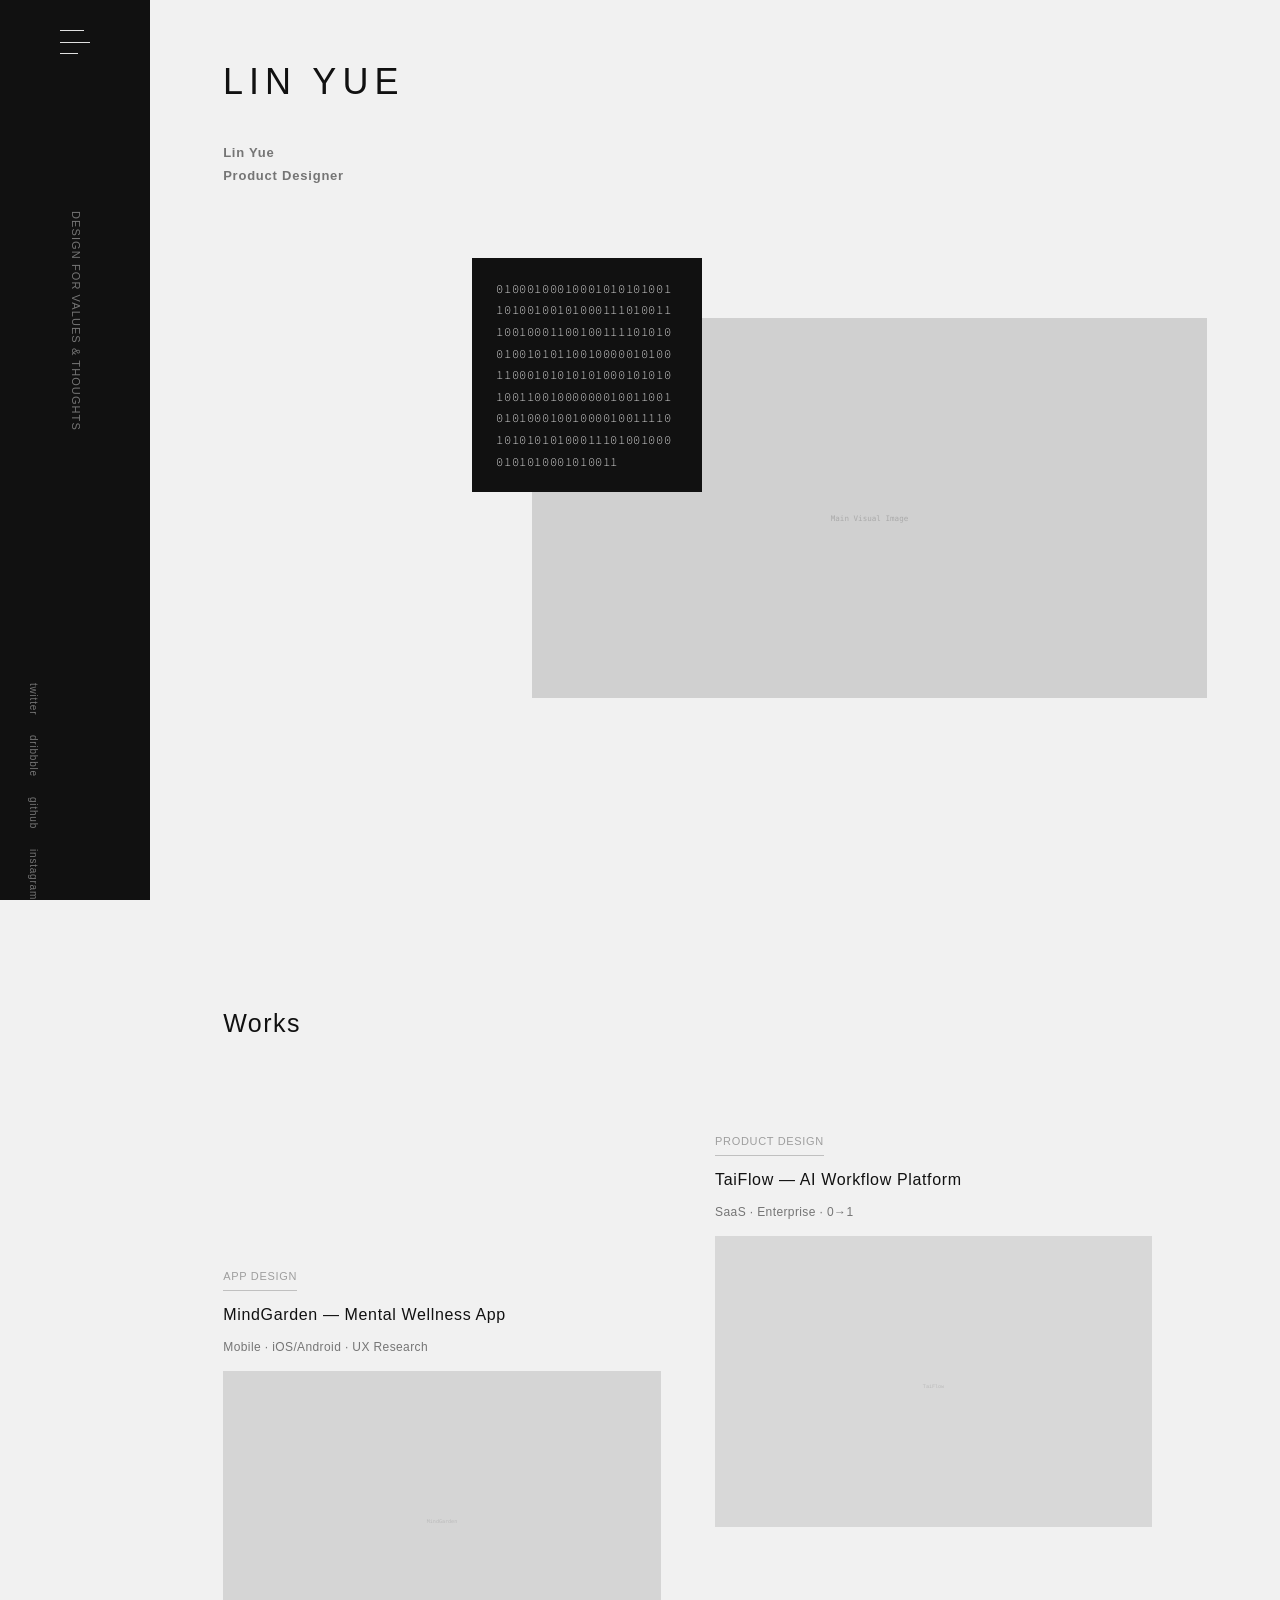
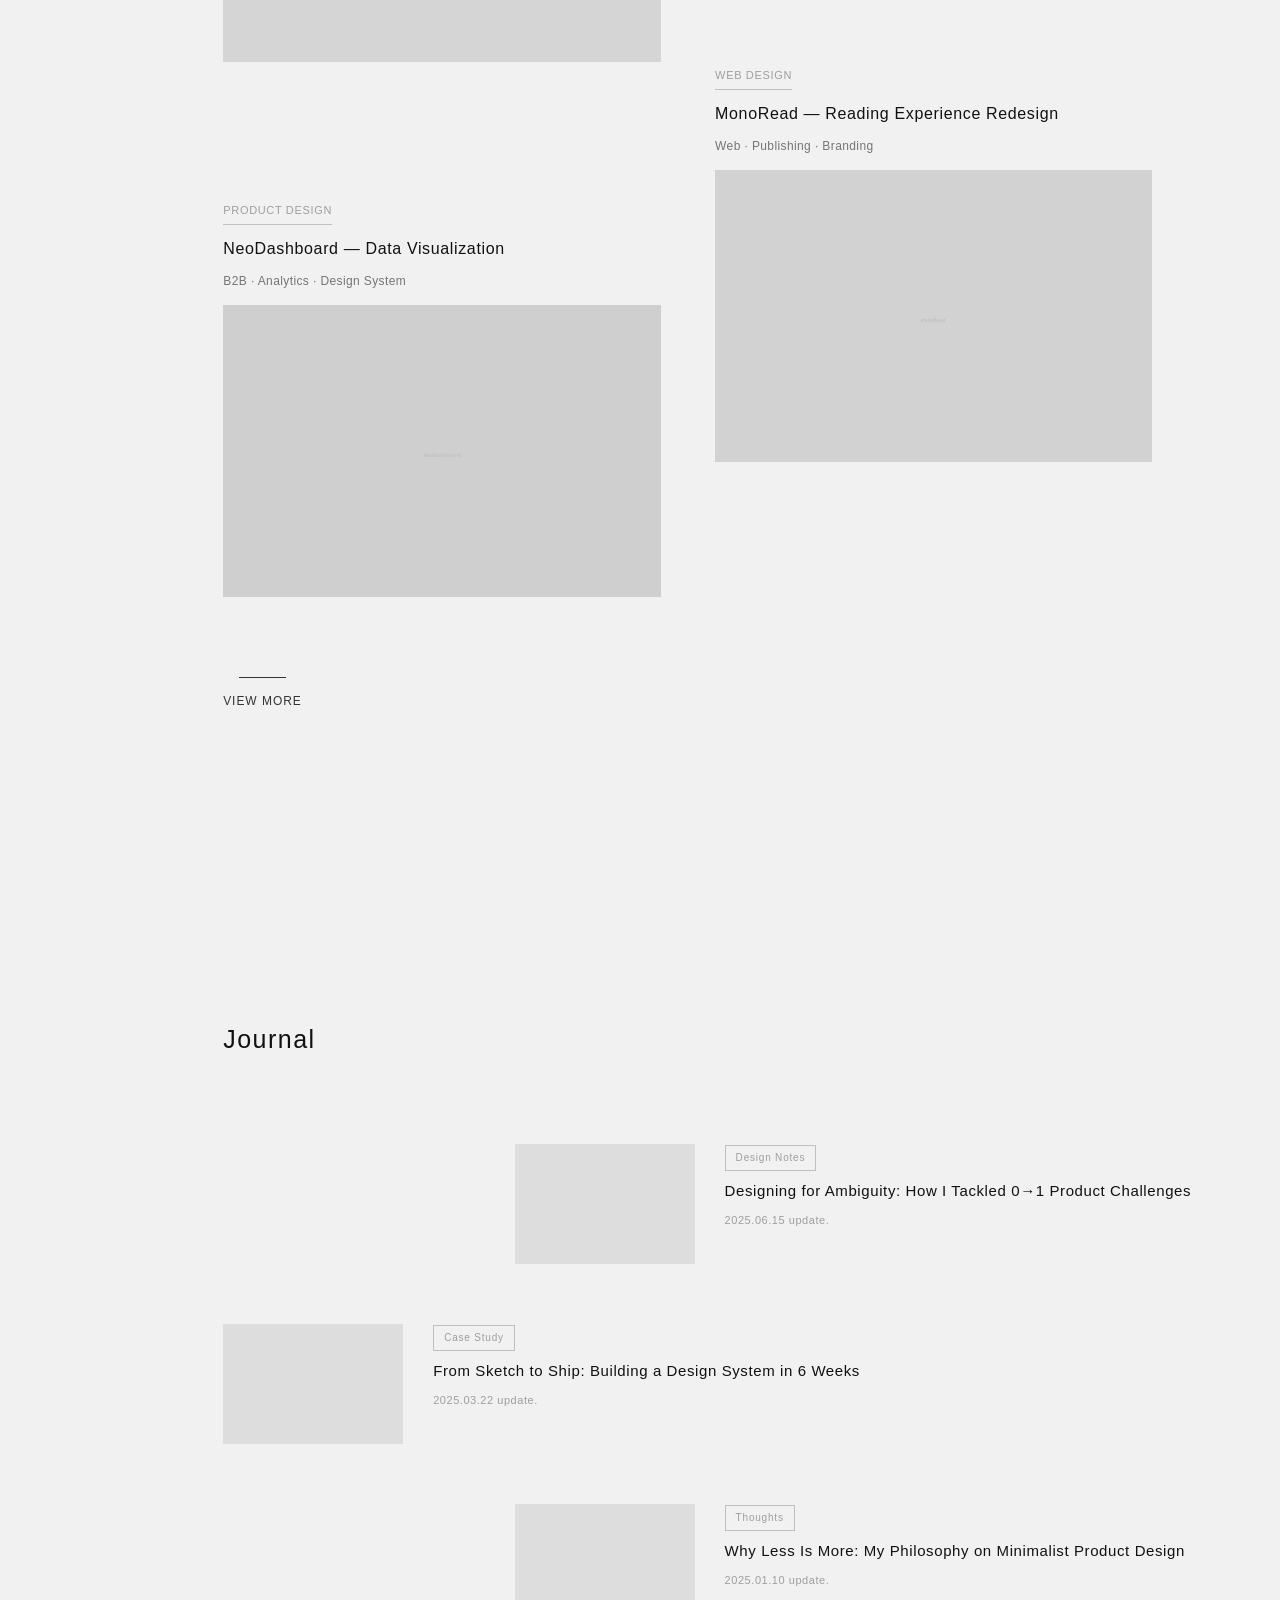
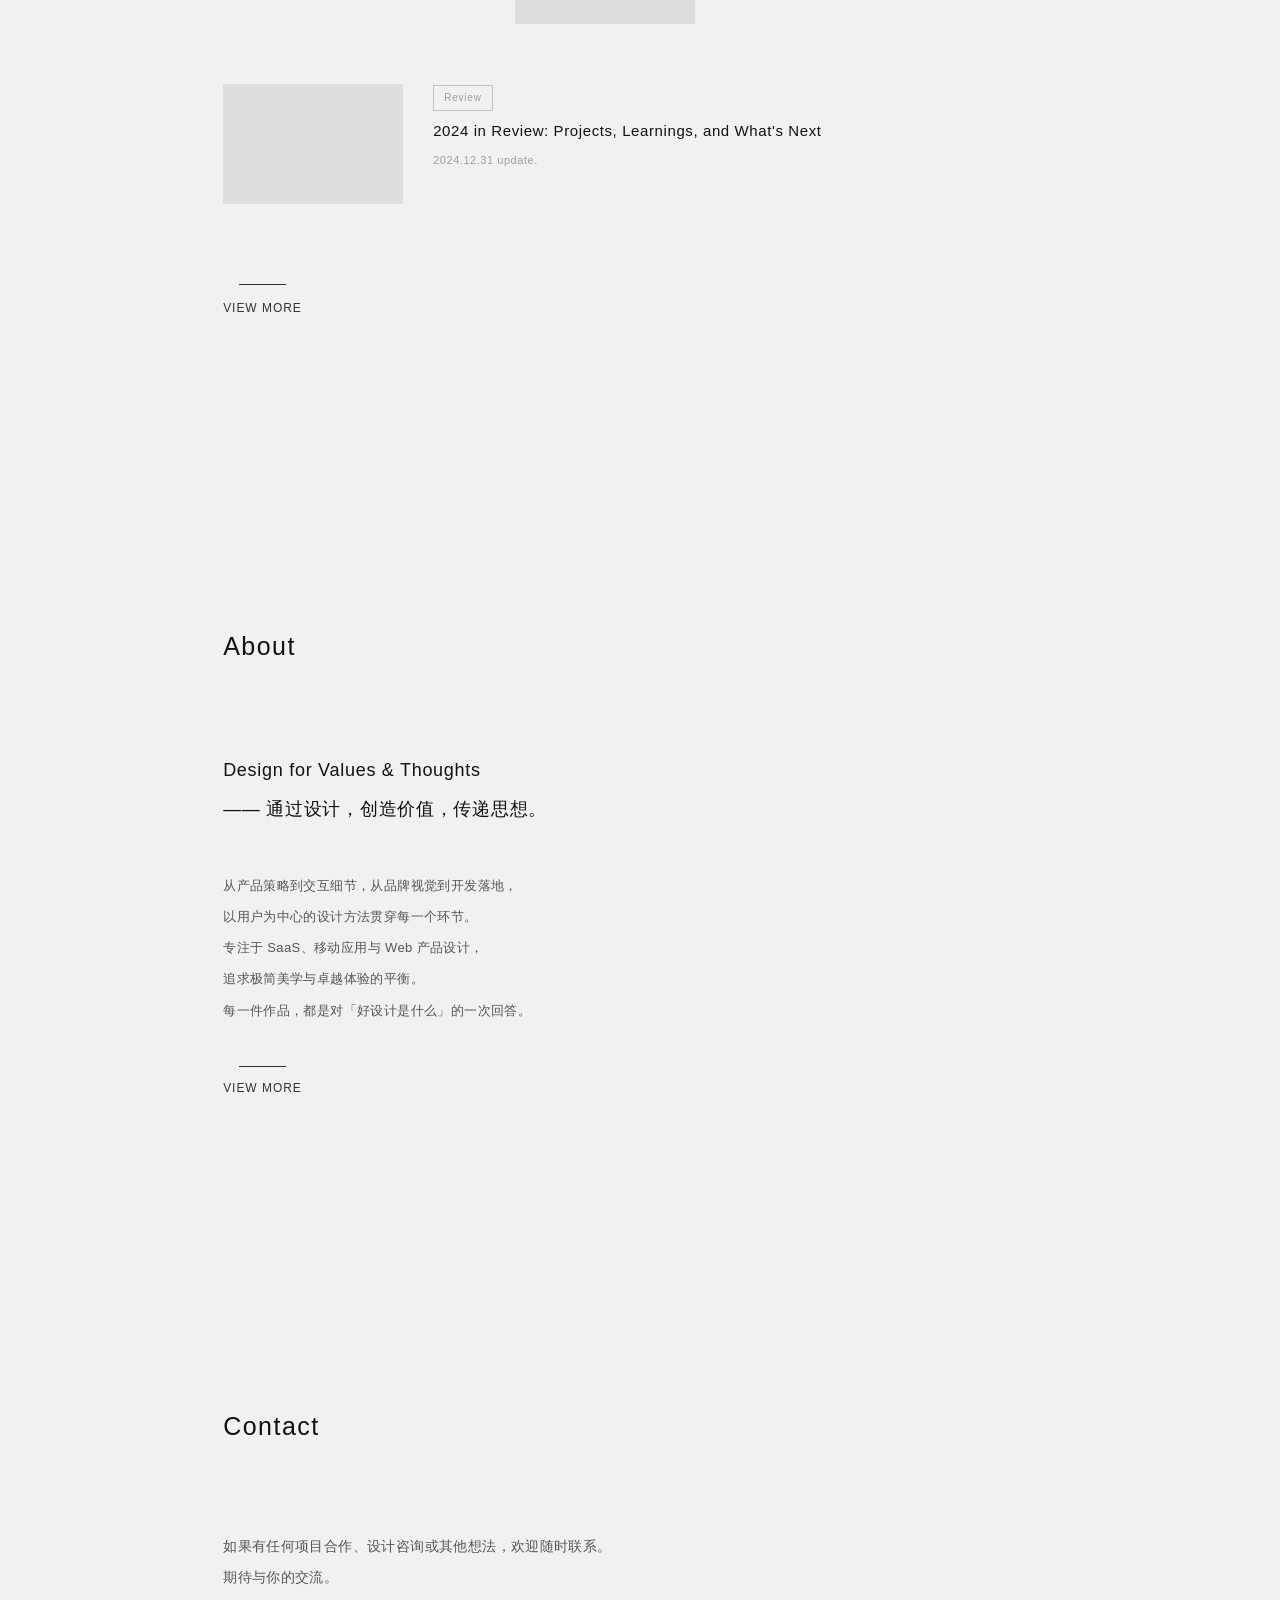
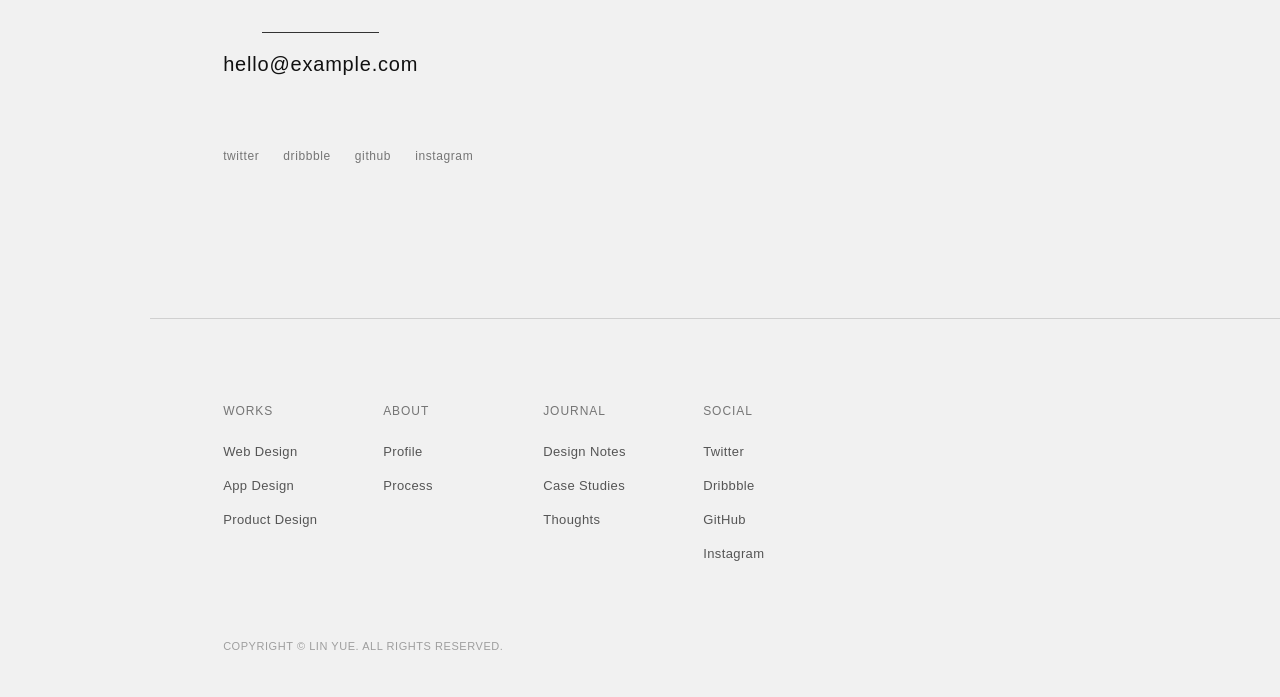
==== index.html @ bcf2a026 "初始提交: 极简主义个人作品集网站 - 参照 lyricode.me 设计风格: 纯灰度单色系、固定左侧栏、二进制码装饰 - 非对称排版: Works 错位双栏网格、Journal 左右交替布局 - " ====
<!DOCTYPE html>
<html lang="zh-CN">
<head>
<meta charset="utf-8">
<meta name="viewport" content="width=device-width,initial-scale=1">
<meta name="copyright" content="COPYRIGHT &copy; Portfolio. ALL RIGHTS RESERVED.">
<title>Lin Yue — Product Designer</title>

<meta name="description" content="Lin Yue 是专注于产品设计与Web制作的设计师，通过设计创造价值、传递思想。">
<meta property="og:locale" content="zh_CN">
<meta property="og:site_name" content="Lin Yue | Product Designer">
<meta property="og:type" content="website">
<meta property="og:title" content="Lin Yue | Product Designer">
<meta property="og:description" content="通过设计创造价值、传递思想。专注产品设计与Web制作。">
<meta property="og:url" content="https://example.com">
<meta name="twitter:card" content="summary">
<meta name="twitter:title" content="Lin Yue | Product Designer">
<meta name="twitter:description" content="通过设计创造价值、传递思想。">

<link rel="stylesheet" href="css/layout.css">
<link rel="stylesheet" href="css/contents.css">
<link rel="preconnect" href="https://fonts.googleapis.com">
<link rel="preconnect" href="https://fonts.gstatic.com" crossorigin>
<link href="https://fonts.googleapis.com/css2?family=Source+Code+Pro&display=swap" rel="stylesheet">
<link rel="shortcut icon" href="data:image/svg+xml,<svg xmlns='http://www.w3.org/2000/svg' viewBox='0 0 32 32'><text y='28' font-size='28'>◆</text></svg>">
</head>
<body>

<div id="contents" class="top">
  <header id="header">
    <div class="wrapper">
      <div class="nav_side">
        <button id="btn_nav">
          <span class="bar"></span>
          <span class="bar"></span>
          <span class="bar"></span>
        </button>

        <div id="concept_top">
          <p>DESIGN FOR VALUES &amp; THOUGHTS</p>
        </div>

        <button id="pagetop">PAGE TOP</button>
      </div>

      <div class="nav">
        <h1 class="logo">
          <a href="#">
            <svg width="178" height="32" viewBox="0 0 178 32" xmlns="http://www.w3.org/2000/svg">
              <text x="0" y="22" font-family="'HKGrotesk-Light', 'Helvetica Neue', sans-serif" font-size="24" font-weight="300" letter-spacing="4" fill="#333">LIN YUE</text>
            </svg>
            <p class="name en">Lin Yue<br>Product Designer</p>
          </a>
        </h1>
      </div>
    </div>

    <div id="snsnav">
      <ul>
        <li><a href="#" target="_blank">twitter</a></li>
        <li><a href="#" target="_blank">dribbble</a></li>
        <li><a href="#" target="_blank">github</a></li>
        <li><a href="#" target="_blank">instagram</a></li>
      </ul>
    </div>

    <div class="nav_modal">
      <div class="wrapper">
        <nav class="gnav">
          <ul>
            <li><a href="#">Top</a></li>
            <li>
              <a href="#works">Works</a>
              <ul class="nav_child">
                <li><a href="#">Web Design</a></li>
                <li><a href="#">App Design</a></li>
                <li><a href="#">Product Design</a></li>
              </ul>
            </li>
            <li>
              <a href="#about">About</a>
              <ul class="nav_child">
                <li><a href="#">Profile</a></li>
                <li><a href="#">Process</a></li>
              </ul>
            </li>
            <li>
              <a href="#journal">Journal</a>
              <ul class="nav_child">
                <li><a href="#">Design Notes</a></li>
                <li><a href="#">Case Studies</a></li>
                <li><a href="#">Thoughts</a></li>
              </ul>
            </li>
            <li><a href="#contact">Contact</a></li>
          </ul>
        </nav>
        <div class="snsnav">
          <ul>
            <li><a href="#" target="_blank">twitter</a></li>
            <li><a href="#" target="_blank">dribbble</a></li>
            <li><a href="#" target="_blank">github</a></li>
            <li><a href="#" target="_blank">instagram</a></li>
          </ul>
        </div>
      </div>
    </div>
  </header>

  <div id="container">
    <!-- Logo -->
    <div class="logo-top">
      <h1 class="logo">
        <svg width="268" height="48" viewBox="0 0 268 48" xmlns="http://www.w3.org/2000/svg">
          <text x="0" y="34" font-family="'HKGrotesk-Light', 'Helvetica Neue', sans-serif" font-size="36" font-weight="300" letter-spacing="6" fill="#111">LIN YUE</text>
        </svg>
        <p class="name en">Lin Yue<br>Product Designer</p>
      </h1>
    </div>

    <!-- Main Visual -->
    <section class="mv">
      <div class="photo">
        <img src="data:image/svg+xml,%3Csvg xmlns='http://www.w3.org/2000/svg' viewBox='0 0 1600 900'%3E%3Crect fill='%23d0d0d0' width='1600' height='900'/%3E%3Ctext x='800' y='480' font-family='monospace' font-size='18' fill='%23aaa' text-anchor='middle'%3EMain Visual Image%3C/text%3E%3C/svg%3E" alt="Main Visual" width="1600" height="900">
      </div>
      <div class="code">
        010001000100010101010011010010010100011101001110<wbr>
        010001100100111101010010<wbr>
        010101100100000101001100010101010100010101010011<wbr>
        001000000010011001010100010010000100111101010101<wbr>
        01000111010010000101010001010011
      </div>
    </section>

    <!-- Works -->
    <section class="section works reveal" id="works">
      <h2 class="section-title">Works</h2>
      <div class="entry-list">
        <article class="entry">
          <a href="#">
            <div class="info">
              <p class="category">Product Design</p>
              <div class="heading">
                <h3 class="title">TaiFlow — AI Workflow Platform</h3>
                <p class="type">SaaS · Enterprise · 0→1</p>
              </div>
            </div>
            <div class="photo">
              <img src="data:image/svg+xml,%3Csvg xmlns='http://www.w3.org/2000/svg' viewBox='0 0 1380 920'%3E%3Crect fill='%23d8d8d8' width='1380' height='920'/%3E%3Ctext x='690' y='480' font-family='monospace' font-size='16' fill='%23bbb' text-anchor='middle'%3ETaiFlow%3C/text%3E%3C/svg%3E" alt="TaiFlow" width="1380" height="920">
            </div>
          </a>
        </article>

        <article class="entry">
          <a href="#">
            <div class="info">
              <p class="category">App Design</p>
              <div class="heading">
                <h3 class="title">MindGarden — Mental Wellness App</h3>
                <p class="type">Mobile · iOS/Android · UX Research</p>
              </div>
            </div>
            <div class="photo">
              <img src="data:image/svg+xml,%3Csvg xmlns='http://www.w3.org/2000/svg' viewBox='0 0 1380 920'%3E%3Crect fill='%23d5d5d5' width='1380' height='920'/%3E%3Ctext x='690' y='480' font-family='monospace' font-size='16' fill='%23bbb' text-anchor='middle'%3EMindGarden%3C/text%3E%3C/svg%3E" alt="MindGarden" width="1380" height="920">
            </div>
          </a>
        </article>

        <article class="entry">
          <a href="#">
            <div class="info">
              <p class="category">Web Design</p>
              <div class="heading">
                <h3 class="title">MonoRead — Reading Experience Redesign</h3>
                <p class="type">Web · Publishing · Branding</p>
              </div>
            </div>
            <div class="photo">
              <img src="data:image/svg+xml,%3Csvg xmlns='http://www.w3.org/2000/svg' viewBox='0 0 1380 920'%3E%3Crect fill='%23d2d2d2' width='1380' height='920'/%3E%3Ctext x='690' y='480' font-family='monospace' font-size='16' fill='%23bbb' text-anchor='middle'%3EMonoRead%3C/text%3E%3C/svg%3E" alt="MonoRead" width="1380" height="920">
            </div>
          </a>
        </article>

        <article class="entry">
          <a href="#">
            <div class="info">
              <p class="category">Product Design</p>
              <div class="heading">
                <h3 class="title">NeoDashboard — Data Visualization</h3>
                <p class="type">B2B · Analytics · Design System</p>
              </div>
            </div>
            <div class="photo">
              <img src="data:image/svg+xml,%3Csvg xmlns='http://www.w3.org/2000/svg' viewBox='0 0 1380 920'%3E%3Crect fill='%23cfcfcf' width='1380' height='920'/%3E%3Ctext x='690' y='480' font-family='monospace' font-size='16' fill='%23bbb' text-anchor='middle'%3ENeoDashboard%3C/text%3E%3C/svg%3E" alt="NeoDashboard" width="1380" height="920">
            </div>
          </a>
        </article>
      </div>
      <div class="view-more">
        <a href="#">VIEW MORE</a>
      </div>
    </section>

    <!-- Journal -->
    <section class="section journal reveal" id="journal">
      <h2 class="section-title">Journal</h2>
      <div class="entry-list">
        <article class="entry">
          <a href="#">
            <div class="entry-inner">
              <div class="photo">
                <img src="data:image/svg+xml,%3Csvg xmlns='http://www.w3.org/2000/svg' viewBox='0 0 1200 600'%3E%3Crect fill='%23ddd' width='1200' height='600'/%3E%3C/svg%3E" alt="" width="1200" height="600">
              </div>
              <div class="entry-info">
                <span class="tag">Design Notes</span>
                <h3 class="title">Designing for Ambiguity: How I Tackled 0→1 Product Challenges</h3>
                <p class="date">2025.06.15 update.</p>
              </div>
            </div>
          </a>
        </article>

        <article class="entry">
          <a href="#">
            <div class="entry-inner">
              <div class="photo">
                <img src="data:image/svg+xml,%3Csvg xmlns='http://www.w3.org/2000/svg' viewBox='0 0 1200 600'%3E%3Crect fill='%23ddd' width='1200' height='600'/%3E%3C/svg%3E" alt="" width="1200" height="600">
              </div>
              <div class="entry-info">
                <span class="tag">Case Study</span>
                <h3 class="title">From Sketch to Ship: Building a Design System in 6 Weeks</h3>
                <p class="date">2025.03.22 update.</p>
              </div>
            </div>
          </a>
        </article>

        <article class="entry">
          <a href="#">
            <div class="entry-inner">
              <div class="photo">
                <img src="data:image/svg+xml,%3Csvg xmlns='http://www.w3.org/2000/svg' viewBox='0 0 1200 600'%3E%3Crect fill='%23ddd' width='1200' height='600'/%3E%3C/svg%3E" alt="" width="1200" height="600">
              </div>
              <div class="entry-info">
                <span class="tag">Thoughts</span>
                <h3 class="title">Why Less Is More: My Philosophy on Minimalist Product Design</h3>
                <p class="date">2025.01.10 update.</p>
              </div>
            </div>
          </a>
        </article>

        <article class="entry">
          <a href="#">
            <div class="entry-inner">
              <div class="photo">
                <img src="data:image/svg+xml,%3Csvg xmlns='http://www.w3.org/2000/svg' viewBox='0 0 1200 600'%3E%3Crect fill='%23ddd' width='1200' height='600'/%3E%3C/svg%3E" alt="" width="1200" height="600">
              </div>
              <div class="entry-info">
                <span class="tag">Review</span>
                <h3 class="title">2024 in Review: Projects, Learnings, and What's Next</h3>
                <p class="date">2024.12.31 update.</p>
              </div>
            </div>
          </a>
        </article>
      </div>
      <div class="view-more">
        <a href="#">VIEW MORE</a>
      </div>
    </section>

    <!-- About -->
    <section class="section about reveal" id="about">
      <h2 class="section-title">About</h2>
      <div class="about-inner">
        <p class="concept">
          Design for Values &amp; Thoughts<br>
          —— 通过设计，创造价值，传递思想。
        </p>
        <p class="desc">
          从产品策略到交互细节，从品牌视觉到开发落地，<br>
          以用户为中心的设计方法贯穿每一个环节。<br>
          专注于 SaaS、移动应用与 Web 产品设计，<br>
          追求极简美学与卓越体验的平衡。<br>
          每一件作品，都是对「好设计是什么」的一次回答。
        </p>
        <a href="#" class="more">VIEW MORE</a>
      </div>
    </section>

    <!-- Contact -->
    <section class="section contact reveal" id="contact">
      <h2 class="section-title">Contact</h2>
      <div class="contact-inner">
        <p class="intro">
          如果有任何项目合作、设计咨询或其他想法，欢迎随时联系。<br>
          期待与你的交流。
        </p>
        <a href="mailto:hello@example.com" class="email-link">hello@example.com</a>
        <div class="social-links">
          <a href="#" target="_blank">twitter</a>
          <a href="#" target="_blank">dribbble</a>
          <a href="#" target="_blank">github</a>
          <a href="#" target="_blank">instagram</a>
        </div>
      </div>
    </section>
  </div>

  <footer id="footer">
    <div class="nav_footer">
      <div>
        <h4>Works</h4>
        <ul>
          <li><a href="#">Web Design</a></li>
          <li><a href="#">App Design</a></li>
          <li><a href="#">Product Design</a></li>
        </ul>
      </div>
      <div>
        <h4>About</h4>
        <ul>
          <li><a href="#">Profile</a></li>
          <li><a href="#">Process</a></li>
        </ul>
      </div>
      <div>
        <h4>Journal</h4>
        <ul>
          <li><a href="#">Design Notes</a></li>
          <li><a href="#">Case Studies</a></li>
          <li><a href="#">Thoughts</a></li>
        </ul>
      </div>
      <div>
        <h4>Social</h4>
        <ul>
          <li><a href="#" target="_blank">Twitter</a></li>
          <li><a href="#" target="_blank">Dribbble</a></li>
          <li><a href="#" target="_blank">GitHub</a></li>
          <li><a href="#" target="_blank">Instagram</a></li>
        </ul>
      </div>
    </div>
    <div class="copyright">
      COPYRIGHT &copy; LIN YUE. ALL RIGHTS RESERVED.
    </div>
  </footer>
</div>

<script src="js/function.js"></script>
</body>
</html>
---- css/layout.css ----
/* ============================================================
   Layout & Global Styles — Personal Portfolio
   Design inspired by: lyricode.me (Minimalist / Swiss / Monochrome)
   ============================================================ */

@font-face {
  font-family: 'HKGrotesk-Light';
  src: url('../fonts/HKGrotesk-Light.woff2') format('woff2'),
       url('../fonts/HKGrotesk-Light.woff') format('woff'),
       url('../fonts/HKGrotesk-Light.ttf') format('truetype');
  font-weight: 300;
  font-style: normal;
  font-display: swap;
}

* {
  margin: 0;
  padding: 0;
  box-sizing: border-box;
}

html {
  font-size: 100%;
  scroll-behavior: auto;
}

body {
  font-family: 'HKGrotesk-Light', 'Helvetica Neue', 'Hiragino Kaku Gothic ProN',
               'YuGothic', 'Meiryo', -apple-system, sans-serif;
  font-size: 13px;
  font-weight: 300;
  line-height: 2;
  letter-spacing: 0.03em;
  color: #333;
  background: #f1f1f1;
  -webkit-font-smoothing: antialiased;
  -moz-osx-font-smoothing: grayscale;
  min-width: 1200px;
  overflow-x: hidden;
}

a {
  color: #333;
  text-decoration: none;
  transition: opacity 0.3s ease;
}

a:hover {
  opacity: 0.7;
}

img {
  max-width: 100%;
  height: auto;
  vertical-align: bottom;
}

ul, ol {
  list-style: none;
}

/* ---- Header / Sidebar ---- */
#header {
  position: fixed;
  top: 0;
  left: 0;
  width: 150px;
  height: 100vh;
  background: #111;
  color: #e0e0e0;
  z-index: 1000;
  display: flex;
  flex-direction: column;
  justify-content: space-between;
}

#header .wrapper {
  height: 100%;
  display: flex;
  flex-direction: column;
  justify-content: space-between;
  padding: 30px 0;
}

#header .nav_side {
  display: flex;
  flex-direction: column;
  align-items: center;
  height: 100%;
  justify-content: space-between;
}

/* Hamburger Button */
#btn_nav {
  background: none;
  border: none;
  cursor: pointer;
  width: 30px;
  height: 24px;
  position: relative;
  display: flex;
  flex-direction: column;
  justify-content: space-between;
  padding: 0;
  outline: none;
}

#btn_nav .bar {
  display: block;
  width: 100%;
  height: 1px;
  background: #e0e0e0;
  transition: all 0.3s ease 0.3s;
}

#btn_nav .bar:nth-child(1) {
  width: 80%;
}

#btn_nav .bar:nth-child(2) {
  width: 100%;
}

#btn_nav .bar:nth-child(3) {
  width: 60%;
}

#btn_nav.active .bar:nth-child(1) {
  transform: translateY(11px) rotate(45deg);
  width: 100%;
}

#btn_nav.active .bar:nth-child(2) {
  opacity: 0;
}

#btn_nav.active .bar:nth-child(3) {
  transform: translateY(-12px) rotate(-45deg);
  width: 100%;
}

/* Concept Text */
#concept_top {
  writing-mode: vertical-lr;
  text-orientation: mixed;
  letter-spacing: 0.1em;
  font-size: 11px;
  color: #757575;
  line-height: 1.8;
  transition: opacity 0.5s ease;
}

#concept_top p {
  writing-mode: vertical-lr;
}

#concept_top.hide {
  opacity: 0;
}

/* Page Top Button */
#pagetop {
  background: none;
  border: none;
  cursor: pointer;
  writing-mode: vertical-lr;
  text-orientation: mixed;
  color: #757575;
  font-size: 11px;
  letter-spacing: 0.1em;
  padding: 0;
  font-family: inherit;
  opacity: 0;
  transition: opacity 0.5s ease;
  pointer-events: auto;
  outline: none;
}

#pagetop.show {
  opacity: 0.6;
}

#pagetop:hover {
  opacity: 1;
}

/* Top Navigation */
#header .nav {
  display: none;
}

/* ---- Global Nav (inside modal) ---- */
#gnav {
  display: none;
}

/* ---- SNS Nav in Sidebar ---- */
#snsnav {
  writing-mode: vertical-lr;
  text-orientation: mixed;
  padding: 0 20px;
}

#snsnav ul {
  display: flex;
  gap: 20px;
}

#snsnav ul li a {
  color: #757575;
  font-size: 10px;
  letter-spacing: 0.08em;
  text-transform: lowercase;
}

#snsnav ul li a:hover {
  color: #e0e0e0;
  opacity: 1;
}

/* ---- Fullscreen Modal Nav ---- */
.nav_modal {
  position: fixed;
  top: 0;
  left: 0;
  width: 100%;
  height: 100vh;
  background: #111;
  z-index: 999;
  display: flex;
  align-items: center;
  opacity: 0;
  pointer-events: none;
  transition: opacity 0.5s ease;
}

.nav_modal.open {
  opacity: 1;
  pointer-events: auto;
}

.nav_modal .wrapper {
  width: 75%;
  max-width: 900px;
  margin: 0 auto;
  padding: 60px;
  display: flex;
  justify-content: space-between;
}

.nav_modal .gnav > ul > li {
  margin-bottom: 40px;
}

.nav_modal .gnav > ul > li > a {
  display: inline-block;
  color: #e0e0e0;
  font-size: 28px;
  font-weight: 300;
  letter-spacing: 0.06em;
}

.nav_modal .gnav > ul > li > a:hover {
  opacity: 0.5;
}

.nav_modal .nav_child {
  display: flex;
  gap: 20px;
  margin-top: 12px;
}

.nav_modal .nav_child li a {
  color: #757575;
  font-size: 13px;
  letter-spacing: 0.03em;
}

.nav_modal .nav_child li a:hover {
  color: #e0e0e0;
  opacity: 1;
}

.nav_modal .snsnav ul {
  display: flex;
  gap: 16px;
}

.nav_modal .snsnav ul li a {
  color: #757575;
  font-size: 12px;
  letter-spacing: 0.05em;
}

.nav_modal .snsnav ul li a:hover {
  color: #e0e0e0;
  opacity: 1;
}

/* ---- Main Container ---- */
#container {
  margin-left: 150px;
  padding: 0 5.714%;
}

/* ---- Footer ---- */
#footer {
  margin-left: 150px;
  padding: 80px 5.714% 40px;
  border-top: 1px solid #d0d0d0;
}

#footer .nav_footer {
  display: flex;
  flex-wrap: wrap;
  gap: 40px;
  margin-bottom: 60px;
}

#footer .nav_footer > div {
  min-width: 120px;
}

#footer .nav_footer h4 {
  font-size: 12px;
  font-weight: 400;
  letter-spacing: 0.08em;
  color: #757575;
  margin-bottom: 16px;
  text-transform: uppercase;
}

#footer .nav_footer ul li {
  margin-bottom: 8px;
}

#footer .nav_footer ul li a {
  font-size: 13px;
  color: #555;
}

#footer .nav_footer ul li a:hover {
  color: #111;
  opacity: 1;
}

#footer .copyright {
  font-size: 11px;
  color: #9e9e9e;
  letter-spacing: 0.05em;
}

/* ---- Responsive ---- */
@media screen and (max-width: 768px) {
  body {
    min-width: auto;
  }

  #header {
    width: 50px;
  }

  #header .wrapper {
    padding: 20px 0;
  }

  #btn_nav {
    width: 20px;
    height: 16px;
  }

  #snsnav {
    padding: 0 5px;
  }

  #snsnav ul li a {
    font-size: 8px;
  }

  #concept_top {
    font-size: 8px;
  }

  #pagetop {
    font-size: 8px;
  }

  #container {
    margin-left: 50px;
    padding: 0 20px;
    overflow-x: hidden;
  }

  #footer {
    margin-left: 50px;
    padding: 40px 20px 30px;
  }

  .nav_modal .wrapper {
    width: 90%;
    padding: 40px 20px;
    flex-direction: column;
    gap: 40px;
  }

  .nav_modal .gnav > ul > li > a {
    font-size: 22px;
  }
}
---- css/contents.css ----
/* ============================================================
   Contents / Sections — Personal Portfolio
   Design inspired by: lyricode.me (Minimalist / Swiss / Monochrome)
   ============================================================ */

/* ---- Common Section ---- */
.section {
  padding: 150px 0;
}

.section:first-child {
  padding-top: 80px;
}

.section-title {
  font-size: 25px;
  font-weight: 300;
  letter-spacing: 0.06em;
  color: #111;
  margin-bottom: 80px;
}

/* ---- Logo Top (Homepage) ---- */
.logo-top {
  padding-top: 60px;
  padding-bottom: 30px;
}

.logo-top .logo {
  text-align: left;
}

.logo-top .logo img {
  width: 268px;
  height: auto;
  opacity: 0;
  animation: logoFadeIn 0.5s ease forwards;
}

@keyframes logoFadeIn {
  to { opacity: 1; }
}

.logo-top .logo .name {
  margin-top: 16px;
  font-size: 13px;
  color: #757575;
  line-height: 1.8;
  letter-spacing: 0.06em;
}

/* ---- Main Visual ---- */
.mv {
  position: relative;
  width: 68.57%;
  margin-left: auto;
  margin-right: 0;
  min-height: 480px;
  display: flex;
  align-items: flex-end;
  padding-bottom: 0;
  padding-top: 0;
  margin-bottom: 150px;
}

.mv .photo {
  width: 100%;
  position: relative;
  z-index: 1;
}

.mv .photo img {
  width: 100%;
  display: block;
  object-fit: cover;
  aspect-ratio: 16 / 9;
  background: #d0d0d0;
}

/* Binary Code Decoration */
.mv .code {
  position: absolute;
  top: 40px;
  left: -60px;
  background: #111;
  color: #e0e0e0;
  padding: 20px 24px;
  font-family: 'Source Code Pro', 'SF Mono', 'Menlo', monospace;
  font-size: 12px;
  line-height: 1.8;
  letter-spacing: 0.05em;
  z-index: 2;
  max-width: 230px;
  word-break: break-all;
}

/* ---- Works Section ---- */
.works .entry-list {
  display: flex;
  flex-wrap: wrap;
  flex-direction: row-reverse;
  gap: 0;
  margin-left: 0;
  width: 100%;
}

.works .entry {
  width: 44.44%;
  margin-right: 5.55%;
}

.works .entry:nth-child(even) {
  margin-top: 135px;
}

.works .entry .photo {
  overflow: hidden;
}

.works .entry .photo img {
  width: 100%;
  display: block;
  transition: opacity 0.4s ease;
  aspect-ratio: 3 / 2;
  background: #d0d0d0;
  object-fit: cover;
}

.works .entry a:hover .photo img {
  opacity: 0.7;
}

.works .info {
  margin-bottom: 12px;
}

.works .category {
  font-size: 11px;
  color: #9e9e9e;
  letter-spacing: 0.06em;
  text-transform: uppercase;
  margin-bottom: 8px;
  position: relative;
  display: inline-block;
  padding-bottom: 4px;
}

.works .category:after {
  content: '';
  position: absolute;
  bottom: 0;
  left: 0;
  width: 100%;
  height: 1px;
  background: #c0c0c0;
}

.works .heading .title {
  font-size: 16px;
  font-weight: 400;
  letter-spacing: 0.04em;
  color: #111;
  margin-bottom: 4px;
}

.works .heading .type {
  font-size: 12px;
  color: #757575;
}

/* ---- Journal Section ---- */
.journal .entry-list {
  position: relative;
}

.journal .entry {
  width: 70.37%;
  margin-bottom: 60px;
}

.journal .entry:nth-child(odd) {
  margin-left: 29.63%;
}

.journal .entry .entry-inner {
  display: flex;
  align-items: flex-start;
  gap: 30px;
}

.journal .entry .entry-inner .photo {
  flex-shrink: 0;
  width: 180px;
  height: 120px;
  overflow: hidden;
}

.journal .entry .entry-inner .photo img {
  width: 100%;
  height: 100%;
  object-fit: cover;
  display: block;
  background: #d0d0d0;
  transition: opacity 0.4s ease;
}

.journal .entry a:hover .photo img {
  opacity: 0.7;
}

.journal .entry .entry-info {
  flex: 1;
}

.journal .entry .tag {
  display: inline-block;
  font-size: 10px;
  color: #9e9e9e;
  letter-spacing: 0.08em;
  border: 1px solid #c0c0c0;
  padding: 2px 10px;
  margin-bottom: 8px;
}

.journal .entry .title {
  font-size: 15px;
  font-weight: 400;
  letter-spacing: 0.04em;
  color: #111;
  margin-bottom: 6px;
  line-height: 1.6;
}

.journal .entry .date {
  font-size: 11px;
  color: #9e9e9e;
  letter-spacing: 0.05em;
}

/* ---- About Section ---- */
.about .about-inner {
  width: 69.35%;
}

.about .concept {
  font-size: 18px;
  font-weight: 300;
  line-height: 2.2;
  letter-spacing: 0.04em;
  color: #111;
  margin-bottom: 40px;
}

.about .desc {
  font-size: 13px;
  line-height: 2.4;
  color: #555;
  margin-bottom: 40px;
}

.about .more {
  display: inline-block;
  font-size: 12px;
  letter-spacing: 0.08em;
  color: #333;
  position: relative;
  padding-top: 10px;
}

.about .more:before {
  content: '';
  position: absolute;
  top: 0;
  left: 20%;
  width: 60%;
  height: 1px;
  background: #333;
  transition: left 0.3s ease-out, width 0.3s ease-out;
}

.about .more:hover:before {
  left: 0;
  width: 100%;
}

/* ---- VIEW MORE Button ---- */
.view-more {
  margin-top: 80px;
}

.view-more a {
  display: inline-block;
  font-size: 12px;
  letter-spacing: 0.08em;
  color: #333;
  position: relative;
  padding-top: 12px;
}

.view-more a:before {
  content: '';
  position: absolute;
  top: 0;
  left: 20%;
  width: 60%;
  height: 1px;
  background: #333;
  transition: left 0.3s ease-out, width 0.3s ease-out;
}

.view-more a:hover:before {
  left: 0;
  width: 100%;
}

/* ---- Section Divider ---- */
.section-divider {
  width: 100%;
  height: 1px;
  background: #d0d0d0;
  margin: 0;
}

/* ---- Contact Section ---- */
.contact .contact-inner {
  width: 69.35%;
}

.contact .intro {
  font-size: 14px;
  line-height: 2.2;
  color: #555;
  margin-bottom: 40px;
}

.contact .email-link {
  display: inline-block;
  font-size: 20px;
  font-weight: 300;
  letter-spacing: 0.04em;
  color: #111;
  position: relative;
  padding-top: 12px;
  margin-bottom: 40px;
}

.contact .email-link:before {
  content: '';
  position: absolute;
  top: 0;
  left: 20%;
  width: 60%;
  height: 1px;
  background: #333;
  transition: left 0.3s ease-out, width 0.3s ease-out;
}

.contact .email-link:hover {
  opacity: 1;
}

.contact .email-link:hover:before {
  left: 0;
  width: 100%;
}

.contact .social-links {
  display: flex;
  gap: 24px;
  margin-top: 20px;
}

.contact .social-links a {
  font-size: 12px;
  color: #757575;
  letter-spacing: 0.05em;
  text-transform: lowercase;
}

.contact .social-links a:hover {
  color: #111;
  opacity: 1;
}

/* ---- Scroll-reveal animation ---- */
.reveal {
  opacity: 0;
  transform: translateY(30px);
  transition: opacity 0.8s ease, transform 0.8s ease;
}

.reveal.visible {
  opacity: 1;
  transform: translateY(0);
}

/* ---- Responsive ---- */
@media screen and (max-width: 768px) {
  .section {
    padding: 80px 0;
  }

  .section:first-child {
    padding-top: 40px;
  }

  .section-title {
    font-size: 20px;
    margin-bottom: 40px;
  }

  .mv {
    width: 100%;
    margin-left: 0;
    min-height: auto;
    margin-bottom: 80px;
  }

  .mv .code {
    top: 20px;
    left: -20px;
    font-size: 10px;
    padding: 10px 14px;
    max-width: 150px;
  }

  .works .entry-list {
    flex-direction: column;
  }

  .works .entry {
    width: 100%;
    margin-right: 0;
    margin-bottom: 40px;
  }

  .works .entry:nth-child(even) {
    margin-top: 0;
  }

  .journal .entry {
    width: 100%;
  }

  .journal .entry:nth-child(odd) {
    margin-left: 0;
  }

  .journal .entry .entry-inner {
    flex-direction: column;
    gap: 16px;
  }

  .journal .entry .entry-inner .photo {
    width: 100%;
    height: auto;
    aspect-ratio: 3 / 2;
  }

  .about .about-inner,
  .contact .contact-inner {
    width: 100%;
  }

  .about .concept {
    font-size: 15px;
  }

  .logo-top .logo img {
    width: 180px;
  }
}
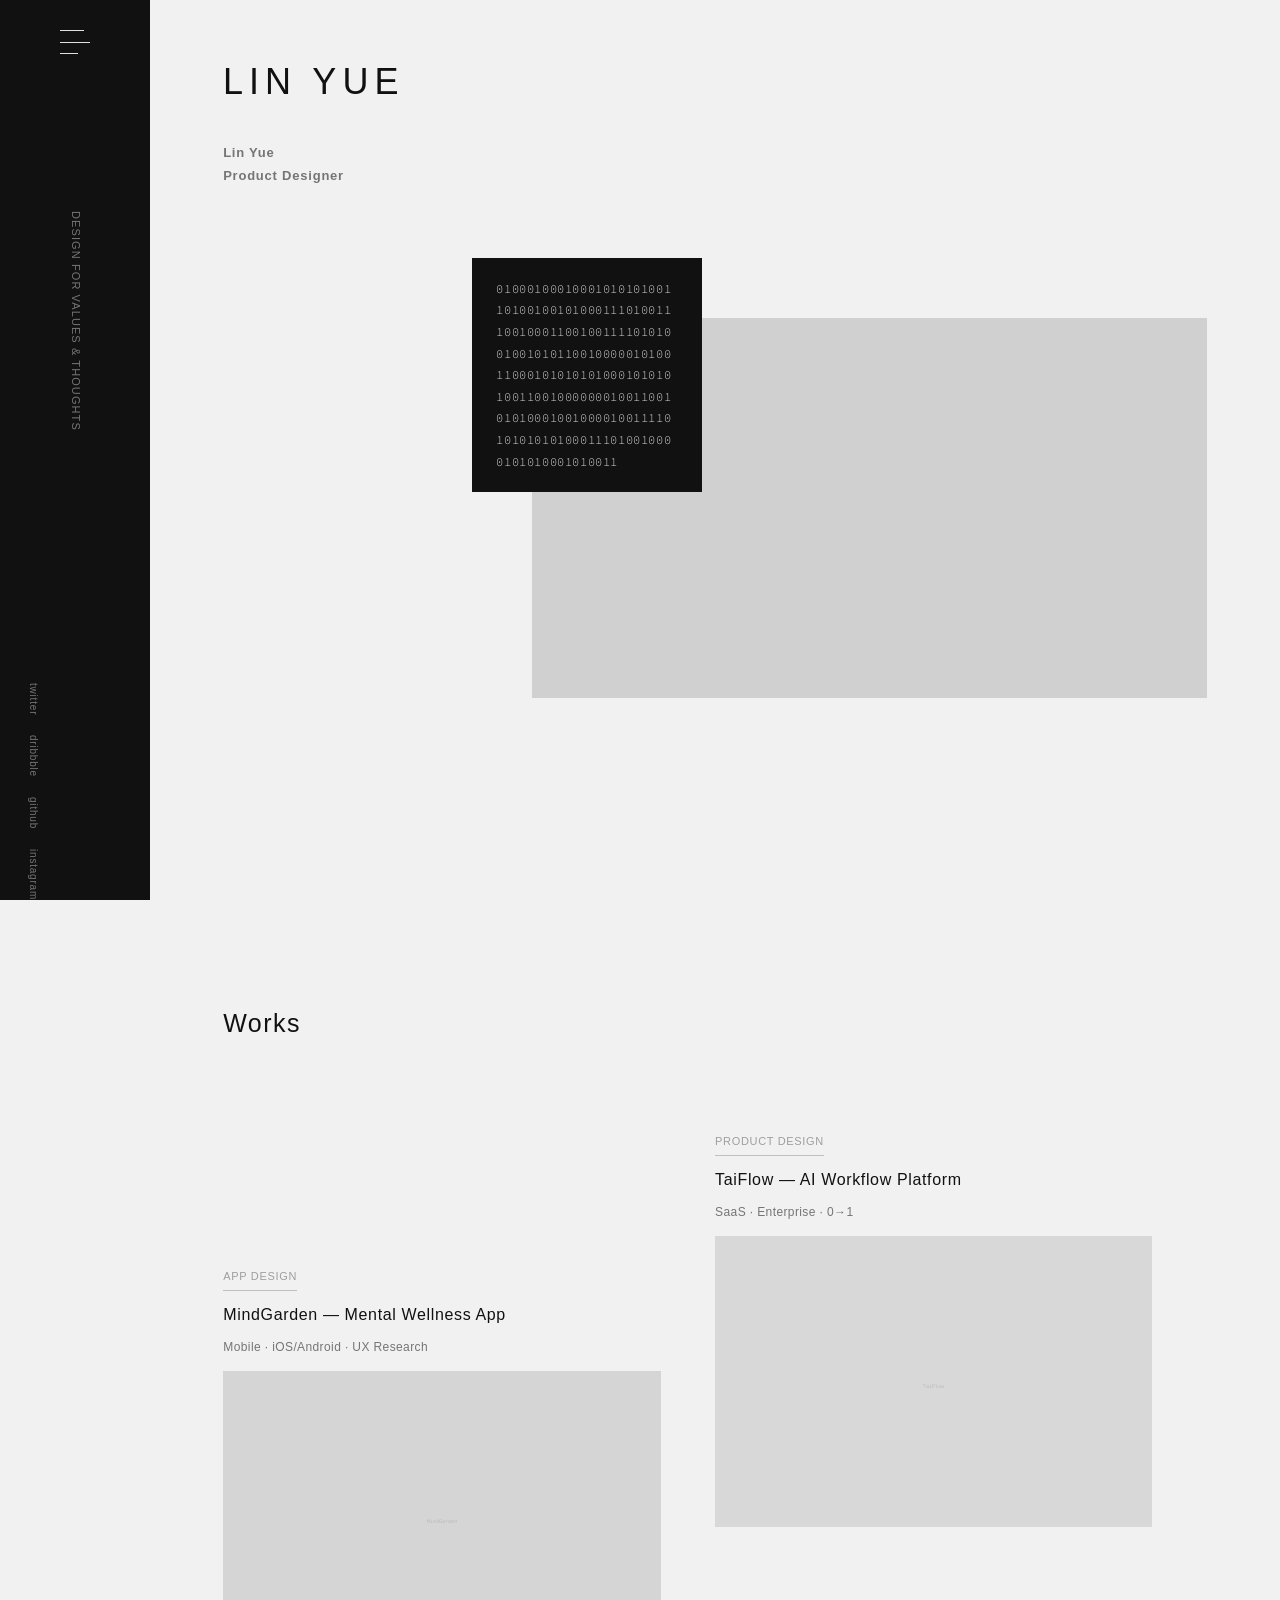
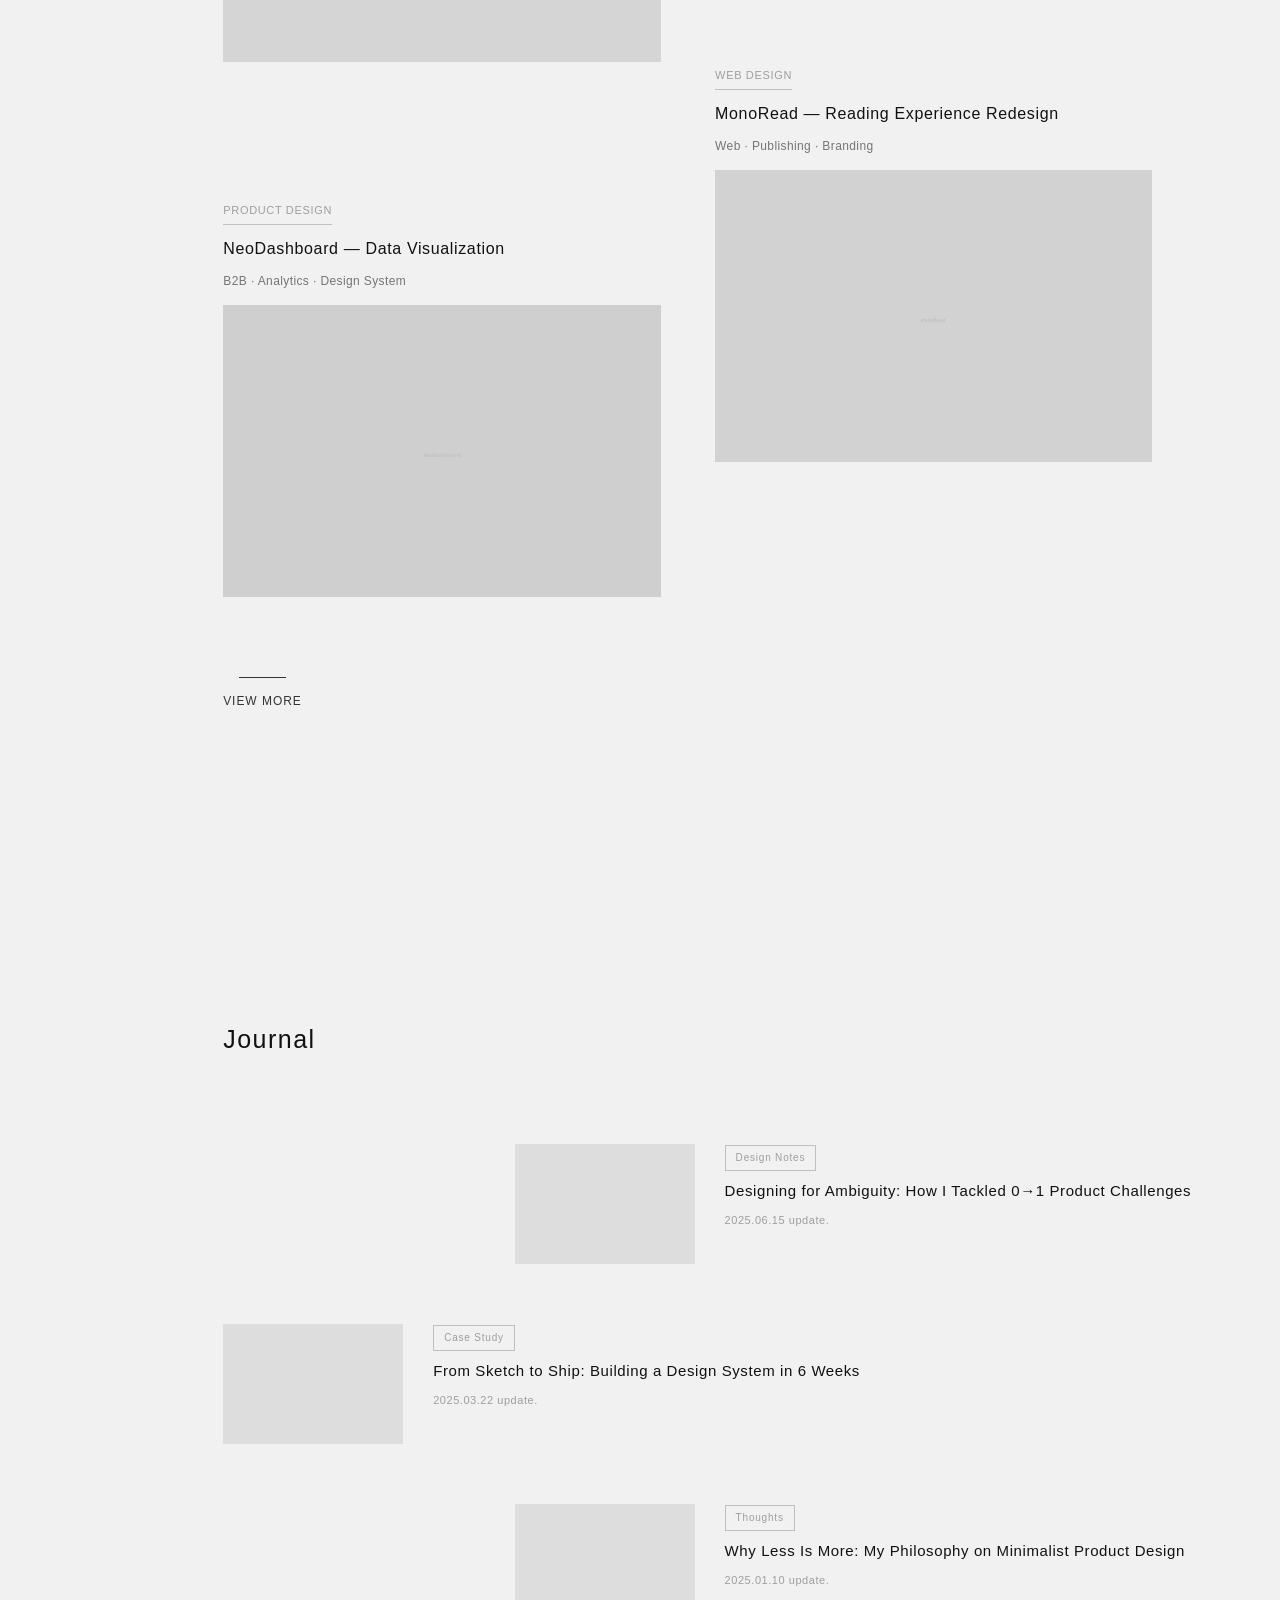
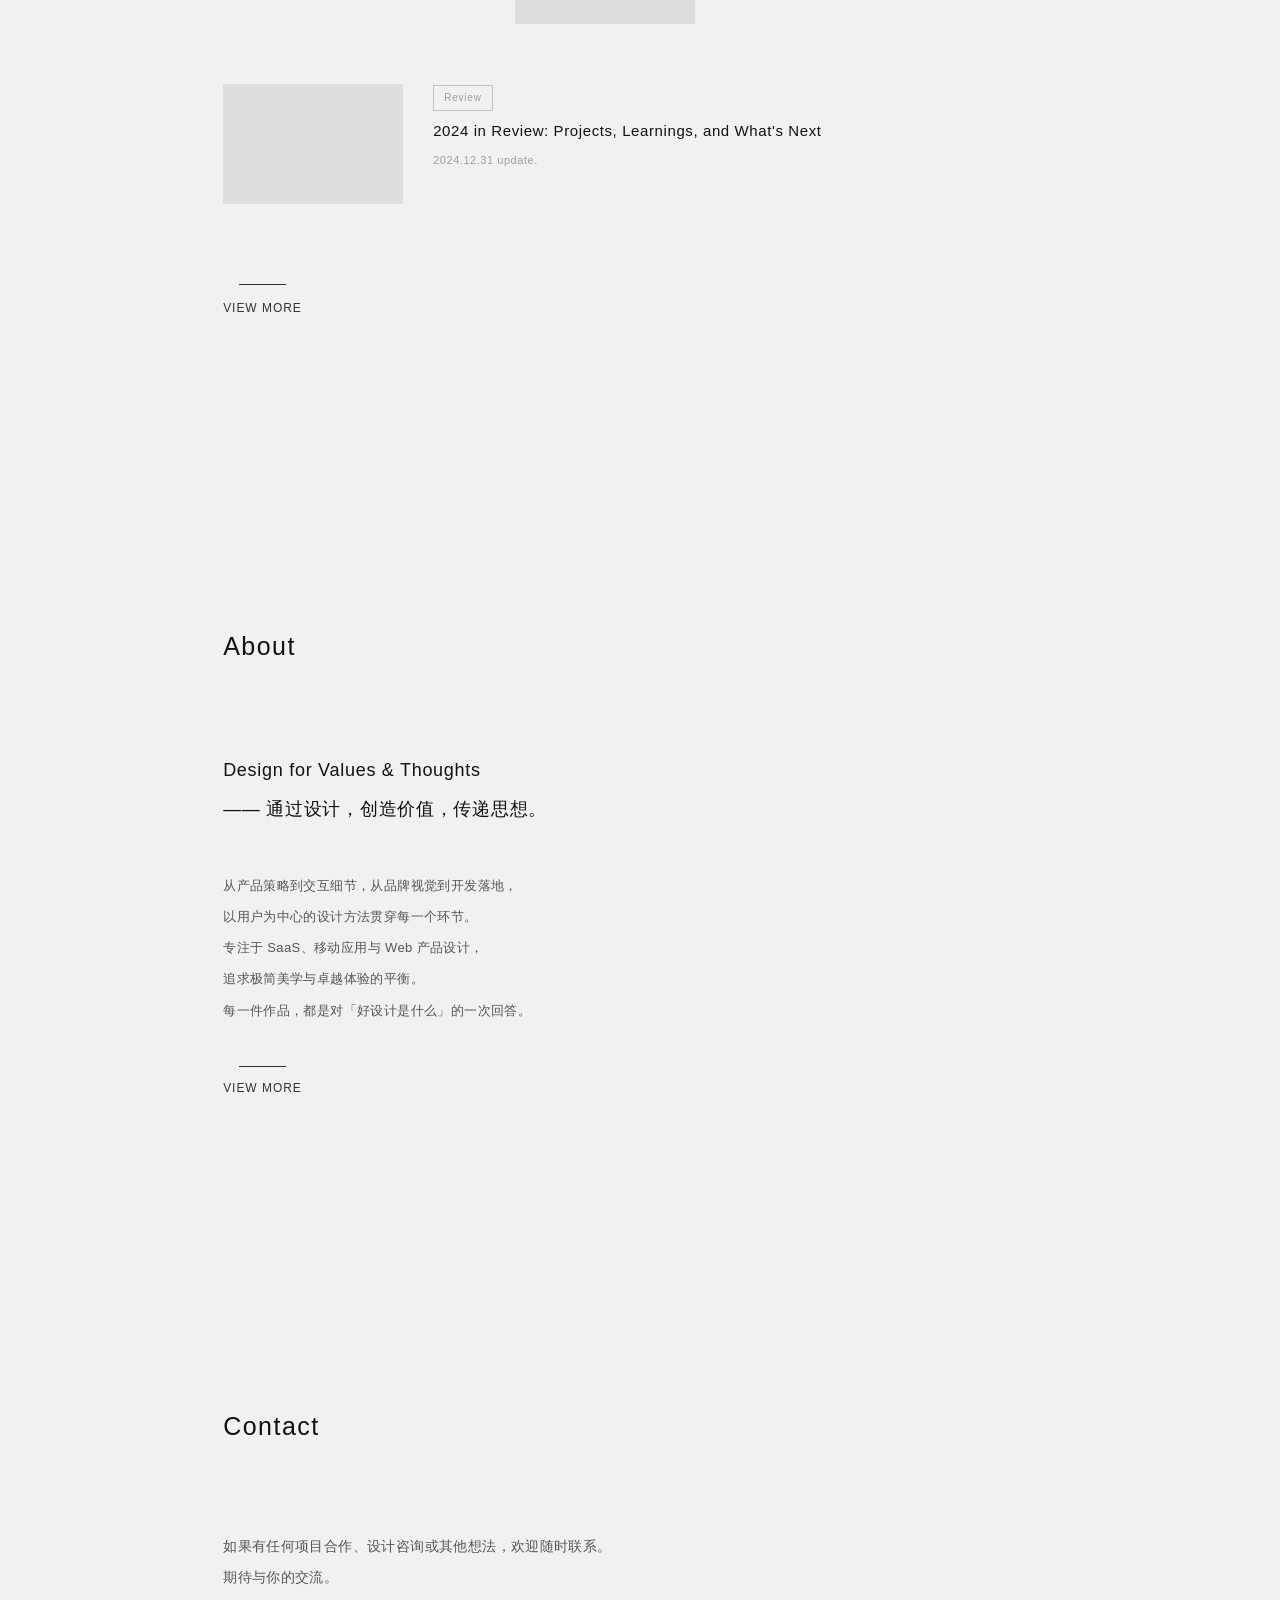
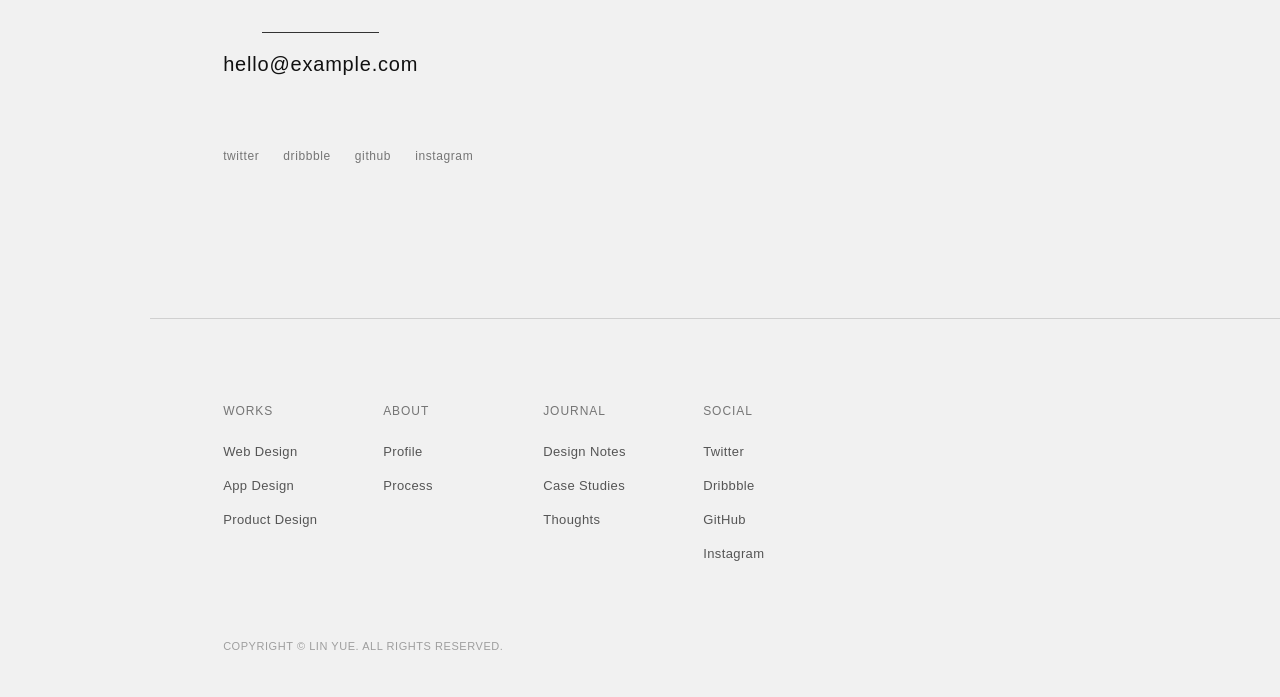
==== commit cf389e47: "首页首屏增加视频背景 - MV主视觉区域替换静态图片为视频背景 - 视频: images/video-bg.mp4 (10MB) - 自动播放、循环、静音、inline播放 - 保留hover缩放动效" ====
--- a/index.html
+++ b/index.html
@@ -121,7 +121,7 @@
     <!-- Main Visual -->
     <section class="mv">
       <div class="photo">
-        <img src="data:image/svg+xml,%3Csvg xmlns='http://www.w3.org/2000/svg' viewBox='0 0 1600 900'%3E%3Crect fill='%23d0d0d0' width='1600' height='900'/%3E%3Ctext x='800' y='480' font-family='monospace' font-size='18' fill='%23aaa' text-anchor='middle'%3EMain Visual Image%3C/text%3E%3C/svg%3E" alt="Main Visual" width="1600" height="900">
+        <video src="images/video-bg.mp4" autoplay loop muted playsinline></video>
       </div>
       <div class="code">
         010001000100010101010011010010010100011101001110<wbr>
--- a/css/layout.css
+++ b/css/layout.css
@@ -42,11 +42,11 @@
 a {
   color: #333;
   text-decoration: none;
-  transition: opacity 0.3s ease;
+  transition: opacity 0.3s ease, color 0.3s ease;
 }
 
 a:hover {
-  opacity: 0.7;
+  opacity: 1;
 }
 
 img {
@@ -103,6 +103,11 @@
   justify-content: space-between;
   padding: 0;
   outline: none;
+  transition: opacity 0.3s ease;
+}
+
+#btn_nav:hover {
+  opacity: 0.7;
 }
 
 #btn_nav .bar {
@@ -182,6 +187,8 @@
 
 #pagetop:hover {
   opacity: 1;
+  transform: translateY(-2px);
+  transition: opacity 0.3s ease, transform 0.3s ease;
 }
 
 /* Top Navigation */
@@ -211,11 +218,14 @@
   font-size: 10px;
   letter-spacing: 0.08em;
   text-transform: lowercase;
+  transition: color 0.3s ease, transform 0.3s ease;
+  display: inline-block;
 }
 
 #snsnav ul li a:hover {
   color: #e0e0e0;
   opacity: 1;
+  transform: translateX(2px);
 }
 
 /* ---- Fullscreen Modal Nav ---- */
@@ -258,10 +268,12 @@
   font-size: 28px;
   font-weight: 300;
   letter-spacing: 0.06em;
+  transition: opacity 0.3s ease, transform 0.3s ease;
 }
 
 .nav_modal .gnav > ul > li > a:hover {
   opacity: 0.5;
+  transform: translateX(8px);
 }
 
 .nav_modal .nav_child {
@@ -274,11 +286,14 @@
   color: #757575;
   font-size: 13px;
   letter-spacing: 0.03em;
+  transition: color 0.3s ease, transform 0.3s ease;
+  display: inline-block;
 }
 
 .nav_modal .nav_child li a:hover {
   color: #e0e0e0;
   opacity: 1;
+  transform: translateX(4px);
 }
 
 .nav_modal .snsnav ul {
@@ -290,11 +305,14 @@
   color: #757575;
   font-size: 12px;
   letter-spacing: 0.05em;
+  transition: color 0.3s ease, transform 0.3s ease;
+  display: inline-block;
 }
 
 .nav_modal .snsnav ul li a:hover {
   color: #e0e0e0;
   opacity: 1;
+  transform: translateY(-2px);
 }
 
 /* ---- Main Container ---- */
@@ -337,11 +355,14 @@
 #footer .nav_footer ul li a {
   font-size: 13px;
   color: #555;
+  transition: color 0.3s ease, padding-left 0.3s ease;
+  display: inline-block;
 }
 
 #footer .nav_footer ul li a:hover {
   color: #111;
   opacity: 1;
+  padding-left: 4px;
 }
 
 #footer .copyright {
--- a/css/contents.css
+++ b/css/contents.css
@@ -67,14 +67,27 @@
   width: 100%;
   position: relative;
   z-index: 1;
-}
-
+  overflow: hidden;
+}
+
+.mv .photo video {
+  width: 100%; display: block; object-fit: cover;
+  aspect-ratio: 16 / 9; background: #d0d0d0;
+  transition: transform 1.2s ease, filter 1.2s ease;
+}
+.mv .photo:hover video { transform: scale(1.02); filter: brightness(1.05); }
 .mv .photo img {
   width: 100%;
   display: block;
   object-fit: cover;
   aspect-ratio: 16 / 9;
   background: #d0d0d0;
+  transition: transform 1.2s ease, filter 1.2s ease;
+}
+
+.mv .photo img:hover {
+  transform: scale(1.02);
+  filter: brightness(1.05);
 }
 
 /* Binary Code Decoration */
@@ -113,21 +126,45 @@
   margin-top: 135px;
 }
 
+.works .entry > a {
+  display: block;
+  transition: transform 0.4s ease;
+}
+
+.works .entry > a:hover {
+  transform: translateY(-6px);
+}
+
 .works .entry .photo {
   overflow: hidden;
+  position: relative;
 }
 
 .works .entry .photo img {
   width: 100%;
   display: block;
-  transition: opacity 0.4s ease;
+  transition: transform 0.6s ease, filter 0.6s ease;
   aspect-ratio: 3 / 2;
   background: #d0d0d0;
   object-fit: cover;
 }
 
 .works .entry a:hover .photo img {
-  opacity: 0.7;
+  transform: scale(1.05);
+  filter: brightness(0.85);
+}
+
+.works .entry .photo:after {
+  content: '';
+  position: absolute;
+  inset: 0;
+  background: rgba(17, 17, 17, 0);
+  transition: background 0.6s ease;
+  pointer-events: none;
+}
+
+.works .entry a:hover .photo:after {
+  background: rgba(17, 17, 17, 0.15);
 }
 
 .works .info {
@@ -161,11 +198,21 @@
   letter-spacing: 0.04em;
   color: #111;
   margin-bottom: 4px;
+  transition: color 0.3s ease;
+}
+
+.works .entry a:hover .heading .title {
+  color: #555;
 }
 
 .works .heading .type {
   font-size: 12px;
   color: #757575;
+  transition: color 0.3s ease;
+}
+
+.works .entry a:hover .heading .type {
+  color: #999;
 }
 
 /* ---- Journal Section ---- */
@@ -180,6 +227,15 @@
 
 .journal .entry:nth-child(odd) {
   margin-left: 29.63%;
+}
+
+.journal .entry > a {
+  display: block;
+  transition: transform 0.4s ease;
+}
+
+.journal .entry > a:hover {
+  transform: translateY(-4px);
 }
 
 .journal .entry .entry-inner {
@@ -193,6 +249,7 @@
   width: 180px;
   height: 120px;
   overflow: hidden;
+  position: relative;
 }
 
 .journal .entry .entry-inner .photo img {
@@ -201,11 +258,25 @@
   object-fit: cover;
   display: block;
   background: #d0d0d0;
-  transition: opacity 0.4s ease;
+  transition: transform 0.6s ease, filter 0.6s ease;
 }
 
 .journal .entry a:hover .photo img {
-  opacity: 0.7;
+  transform: scale(1.08);
+  filter: brightness(0.8);
+}
+
+.journal .entry .entry-inner .photo:after {
+  content: '';
+  position: absolute;
+  inset: 0;
+  background: rgba(17, 17, 17, 0);
+  transition: background 0.6s ease;
+  pointer-events: none;
+}
+
+.journal .entry a:hover .photo:after {
+  background: rgba(17, 17, 17, 0.12);
 }
 
 .journal .entry .entry-info {
@@ -220,6 +291,12 @@
   border: 1px solid #c0c0c0;
   padding: 2px 10px;
   margin-bottom: 8px;
+  transition: color 0.3s ease, border-color 0.3s ease, background 0.3s ease;
+}
+
+.journal .entry a:hover .tag {
+  color: #555;
+  border-color: #555;
 }
 
 .journal .entry .title {
@@ -229,12 +306,22 @@
   color: #111;
   margin-bottom: 6px;
   line-height: 1.6;
+  transition: color 0.3s ease;
+}
+
+.journal .entry a:hover .title {
+  color: #555;
 }
 
 .journal .entry .date {
   font-size: 11px;
   color: #9e9e9e;
   letter-spacing: 0.05em;
+  transition: color 0.3s ease;
+}
+
+.journal .entry a:hover .date {
+  color: #bbb;
 }
 
 /* ---- About Section ---- */
@@ -265,6 +352,7 @@
   color: #333;
   position: relative;
   padding-top: 10px;
+  transition: letter-spacing 0.4s ease, color 0.3s ease;
 }
 
 .about .more:before {
@@ -275,7 +363,12 @@
   width: 60%;
   height: 1px;
   background: #333;
-  transition: left 0.3s ease-out, width 0.3s ease-out;
+  transition: left 0.4s ease, width 0.4s ease;
+}
+
+.about .more:hover {
+  letter-spacing: 0.14em;
+  color: #111;
 }
 
 .about .more:hover:before {
@@ -295,6 +388,7 @@
   color: #333;
   position: relative;
   padding-top: 12px;
+  transition: letter-spacing 0.4s ease, color 0.3s ease;
 }
 
 .view-more a:before {
@@ -305,7 +399,12 @@
   width: 60%;
   height: 1px;
   background: #333;
-  transition: left 0.3s ease-out, width 0.3s ease-out;
+  transition: left 0.4s ease, width 0.4s ease;
+}
+
+.view-more a:hover {
+  letter-spacing: 0.14em;
+  color: #111;
 }
 
 .view-more a:hover:before {
@@ -342,6 +441,7 @@
   position: relative;
   padding-top: 12px;
   margin-bottom: 40px;
+  transition: letter-spacing 0.4s ease, color 0.3s ease, transform 0.3s ease;
 }
 
 .contact .email-link:before {
@@ -352,10 +452,13 @@
   width: 60%;
   height: 1px;
   background: #333;
-  transition: left 0.3s ease-out, width 0.3s ease-out;
+  transition: left 0.4s ease, width 0.4s ease;
 }
 
 .contact .email-link:hover {
+  letter-spacing: 0.1em;
+  color: #111;
+  transform: translateY(-1px);
   opacity: 1;
 }
 
@@ -375,11 +478,14 @@
   color: #757575;
   letter-spacing: 0.05em;
   text-transform: lowercase;
+  transition: color 0.3s ease, transform 0.3s ease;
+  display: inline-block;
 }
 
 .contact .social-links a:hover {
   color: #111;
   opacity: 1;
+  transform: translateY(-2px);
 }
 
 /* ---- Scroll-reveal animation ---- */
@@ -438,12 +544,20 @@
     margin-top: 0;
   }
 
+  .works .entry a:hover {
+    transform: translateY(-3px);
+  }
+
   .journal .entry {
     width: 100%;
   }
 
   .journal .entry:nth-child(odd) {
     margin-left: 0;
+  }
+
+  .journal .entry a:hover {
+    transform: translateY(-2px);
   }
 
   .journal .entry .entry-inner {
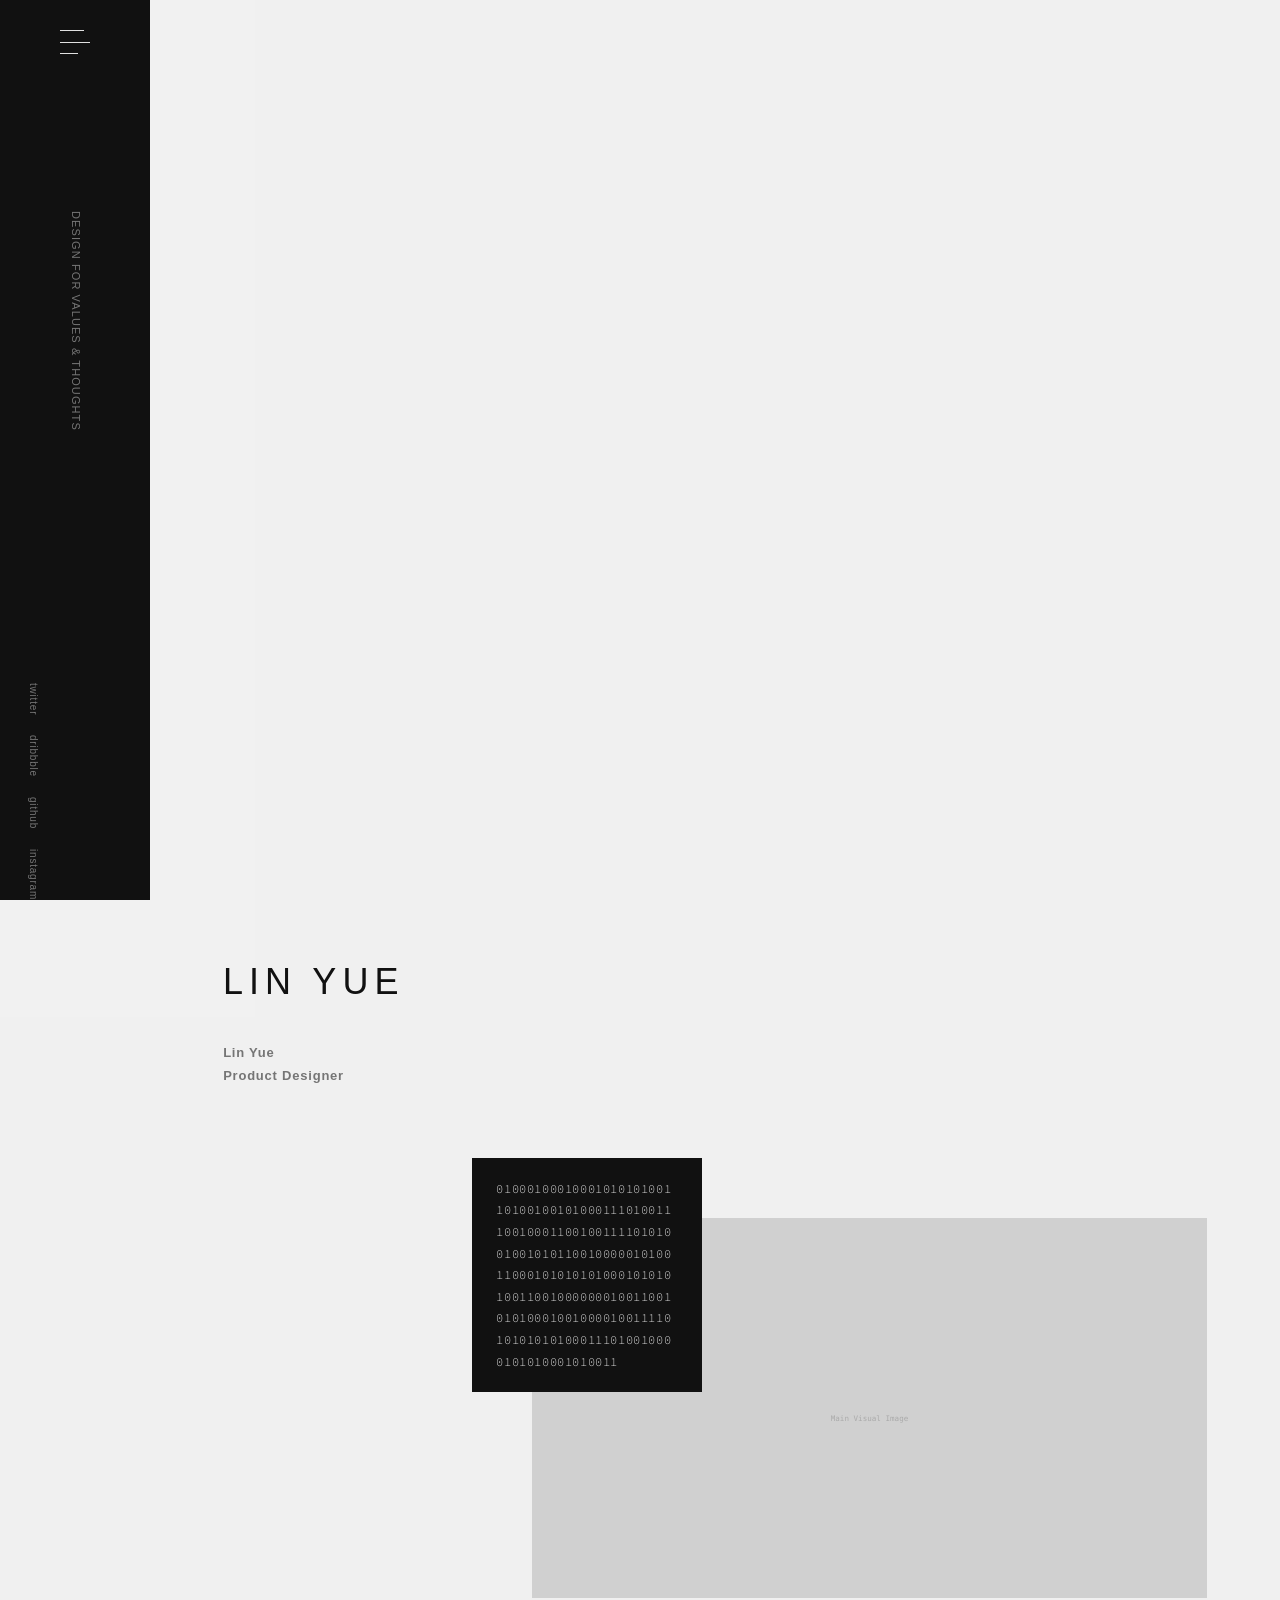
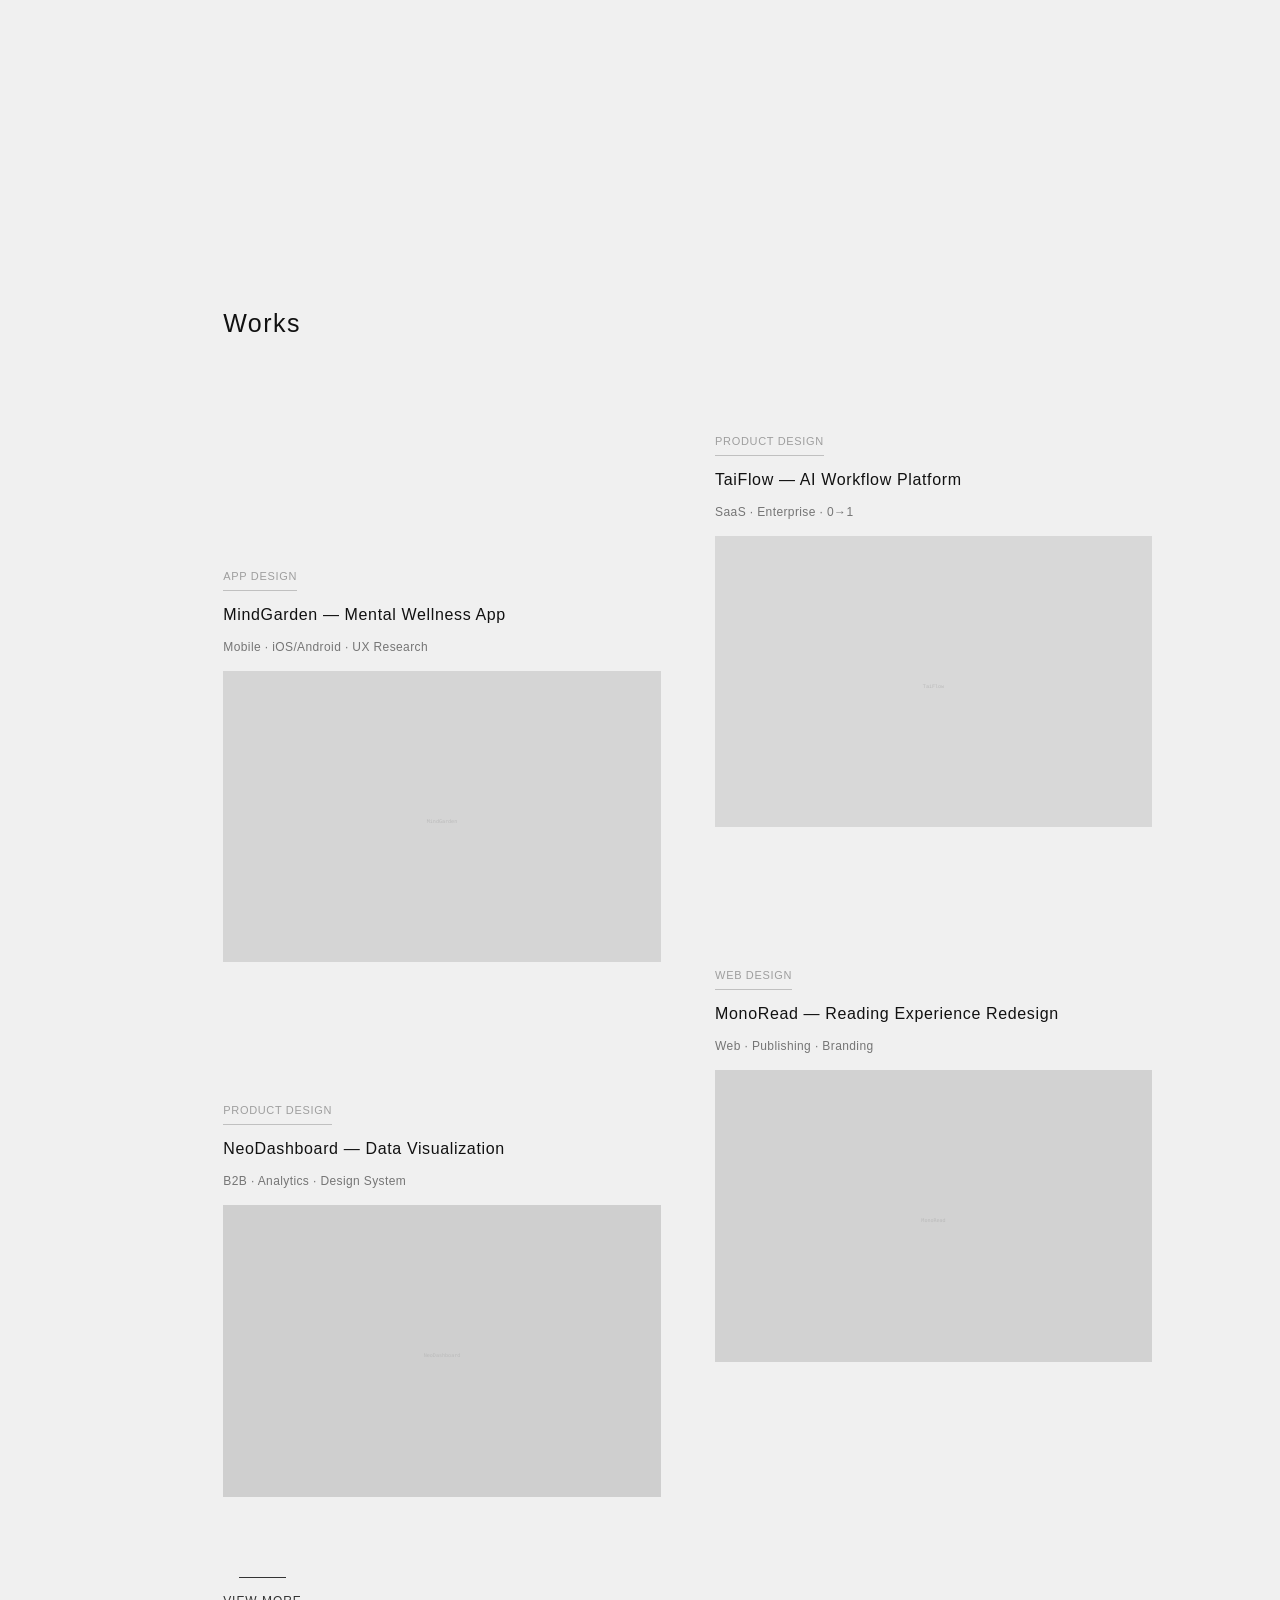
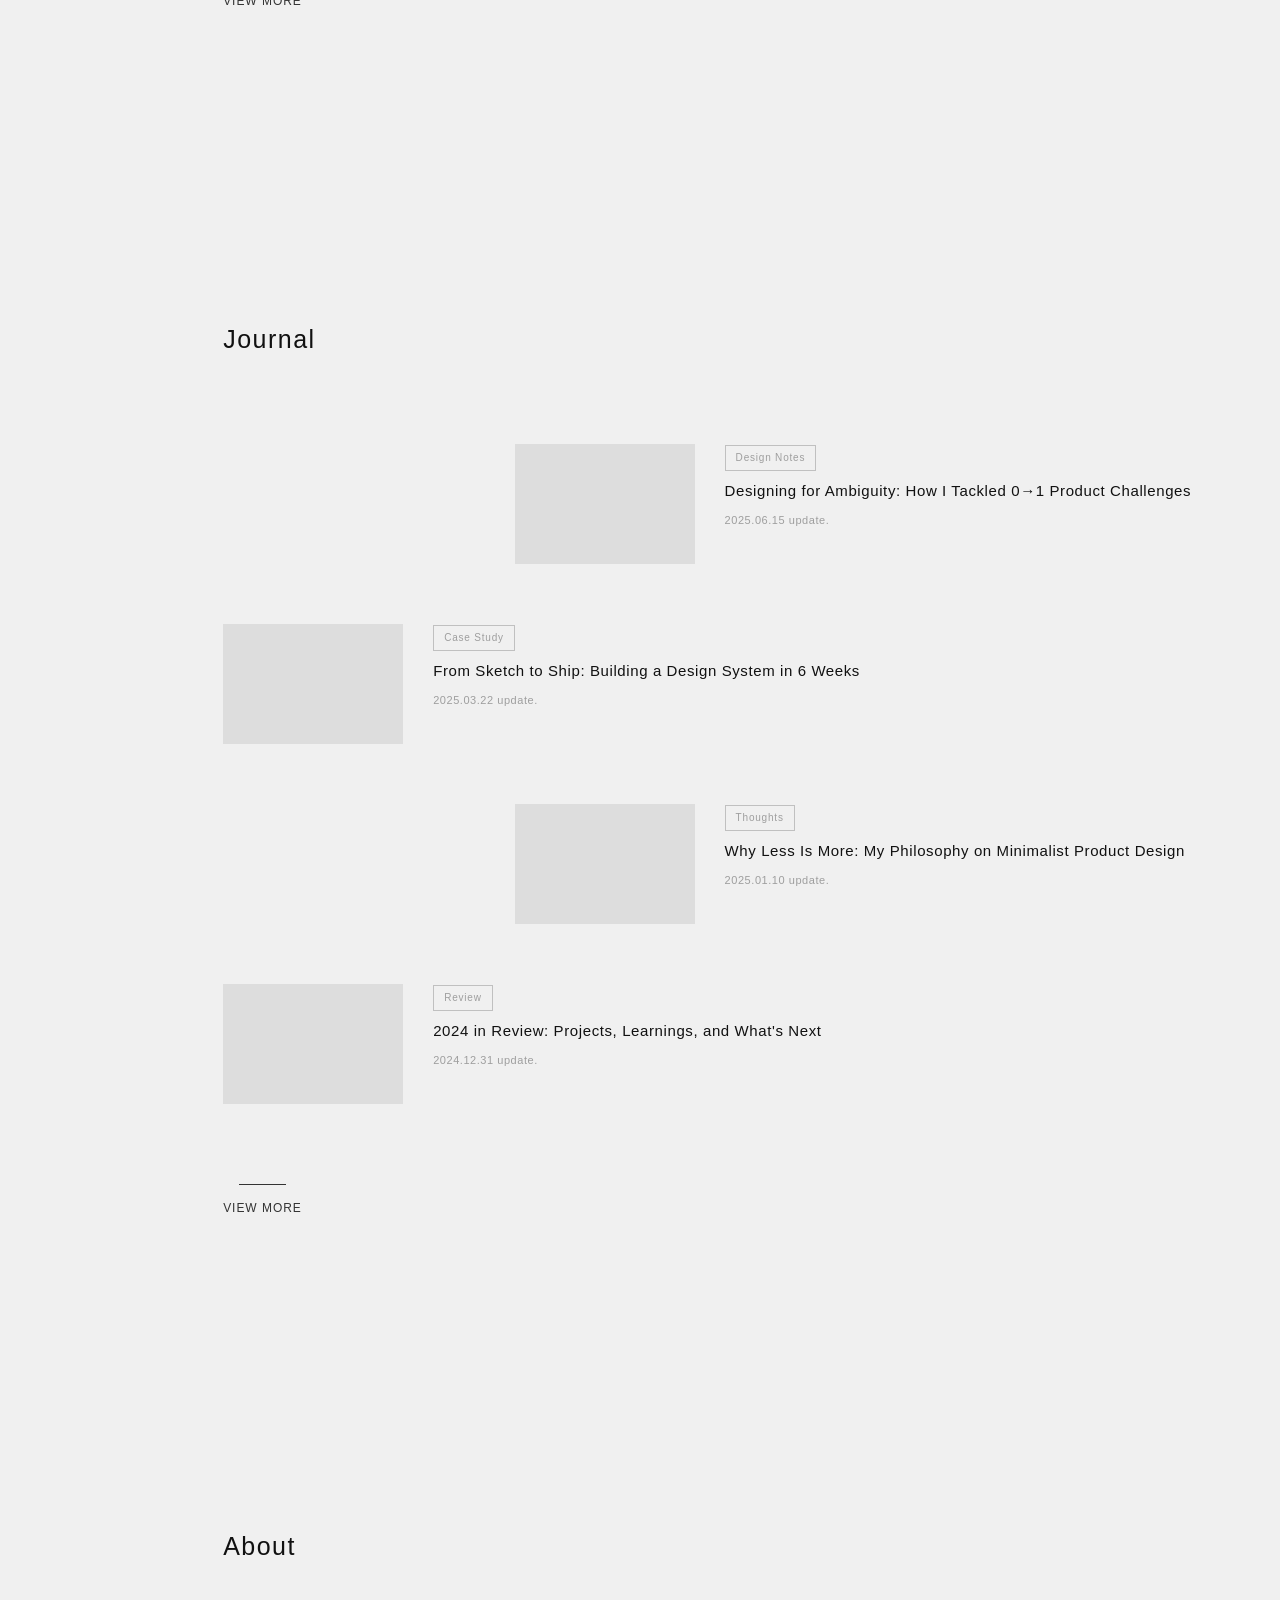
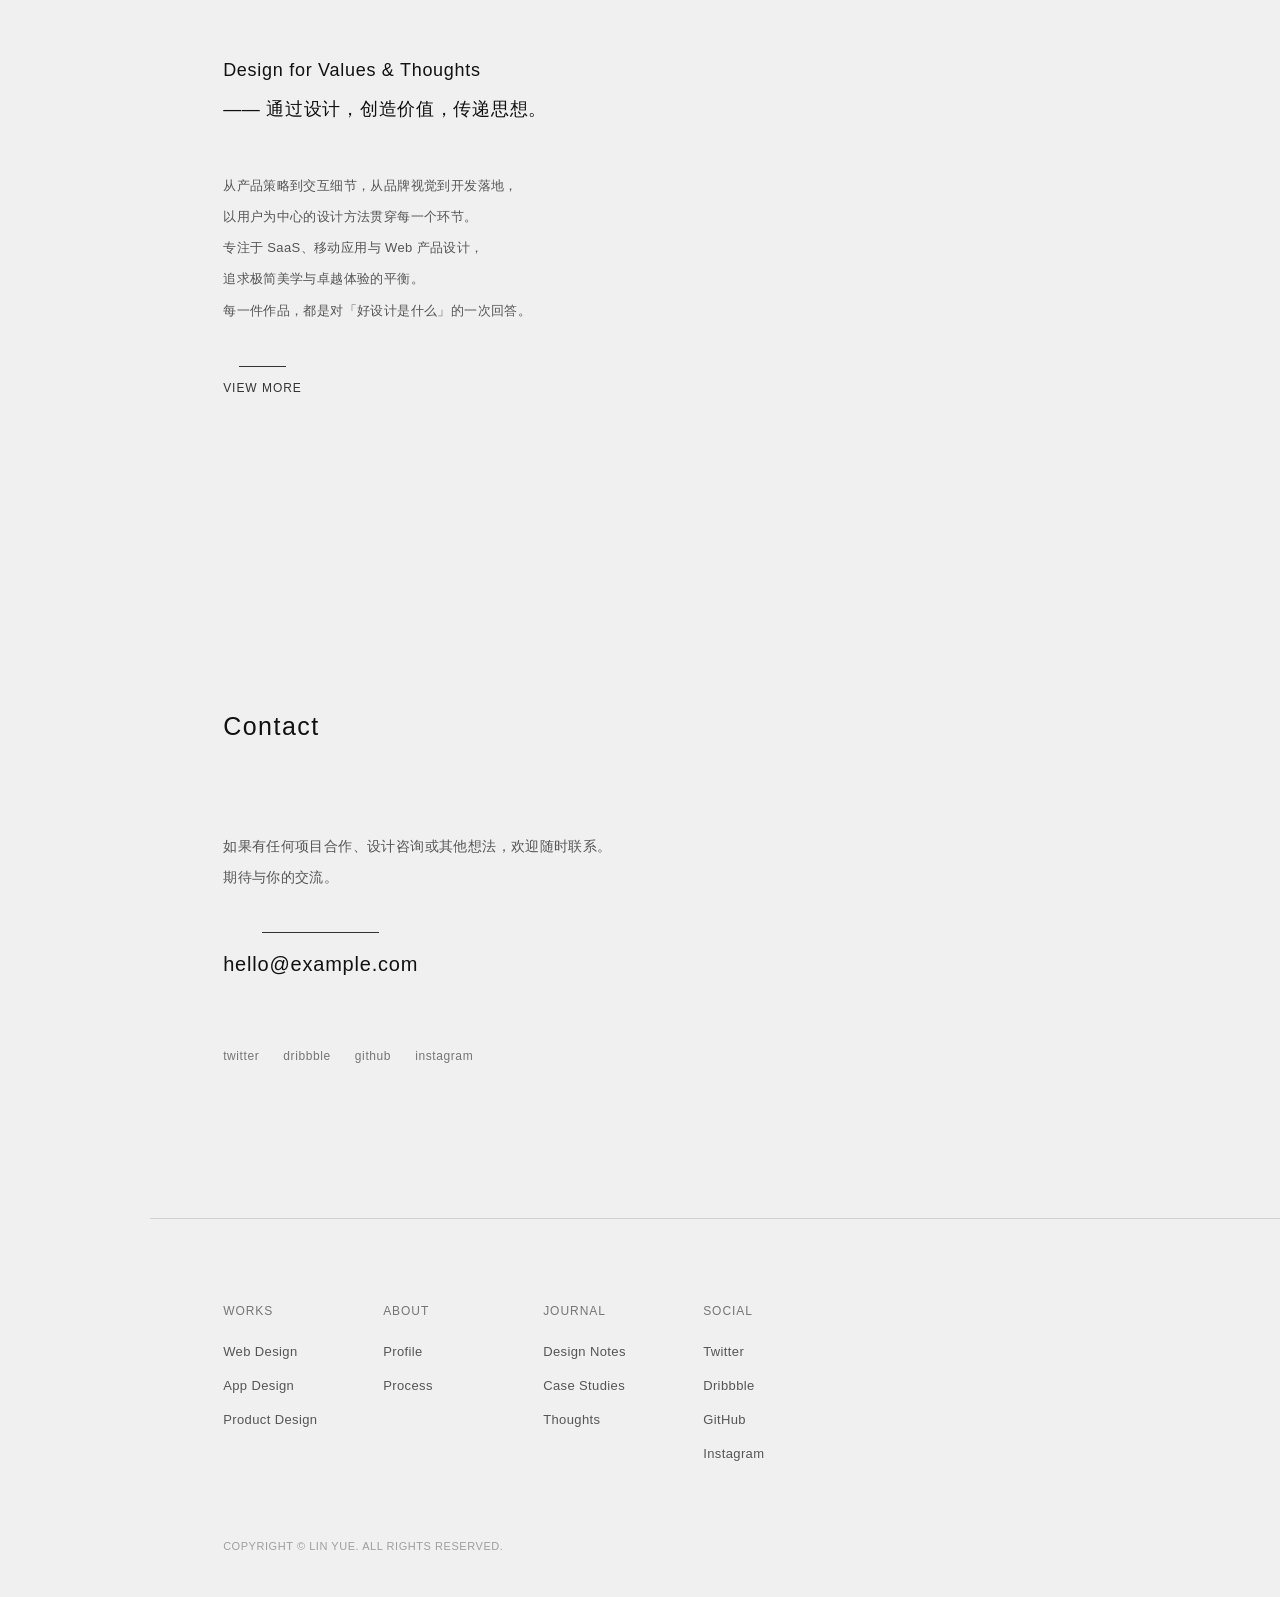
==== commit 83e7796d: "视频改为整个灰色内容区背景，恢复MV图片 - 将视频从MV小图框移出，作为#contents整个灰色内容区的背景 - 视频覆盖从侧边栏右侧到页面右边缘的全部区域 - 添加rgba(241,241,24" ====
--- a/index.html
+++ b/index.html
@@ -27,6 +27,8 @@
 <body>
 
 <div id="contents" class="top">
+  <video class="bg-video" src="images/video-bg.mp4" autoplay loop muted playsinline></video>
+  <div class="bg-overlay"></div>
   <header id="header">
     <div class="wrapper">
       <div class="nav_side">
@@ -121,7 +123,7 @@
     <!-- Main Visual -->
     <section class="mv">
       <div class="photo">
-        <video src="images/video-bg.mp4" autoplay loop muted playsinline></video>
+        <img src="data:image/svg+xml,%3Csvg xmlns='http://www.w3.org/2000/svg' viewBox='0 0 1600 900'%3E%3Crect fill='%23d0d0d0' width='1600' height='900'/%3E%3Ctext x='800' y='480' font-family='monospace' font-size='18' fill='%23aaa' text-anchor='middle'%3EMain Visual Image%3C/text%3E%3C/svg%3E" alt="Main Visual" width="1600" height="900">
       </div>
       <div class="code">
         010001000100010101010011010010010100011101001110<wbr>
--- a/css/layout.css
+++ b/css/layout.css
@@ -315,6 +315,35 @@
   transform: translateY(-2px);
 }
 
+/* ---- Contents Background ---- */
+#contents {
+  position: relative;
+  min-height: 100vh;
+}
+#contents .bg-video {
+  position: fixed;
+  top: 0;
+  left: 150px;
+  width: calc(100% - 150px);
+  height: 100vh;
+  object-fit: cover;
+  z-index: 0;
+}
+#contents .bg-overlay {
+  position: absolute;
+  top: 0;
+  left: 0;
+  width: 100%;
+  min-height: 100%;
+  background: rgba(241, 241, 241, 0.88);
+  z-index: 1;
+  pointer-events: none;
+}
+#contents > * {
+  position: relative;
+  z-index: 2;
+}
+
 /* ---- Main Container ---- */
 #container {
   margin-left: 150px;
@@ -406,6 +435,11 @@
     font-size: 8px;
   }
 
+  #contents .bg-video {
+    left: 50px;
+    width: calc(100% - 50px);
+  }
+
   #container {
     margin-left: 50px;
     padding: 0 20px;
--- a/css/contents.css
+++ b/css/contents.css
@@ -70,25 +70,12 @@
   overflow: hidden;
 }
 
-.mv .photo video {
+.mv .photo img {
   width: 100%; display: block; object-fit: cover;
   aspect-ratio: 16 / 9; background: #d0d0d0;
   transition: transform 1.2s ease, filter 1.2s ease;
 }
-.mv .photo:hover video { transform: scale(1.02); filter: brightness(1.05); }
-.mv .photo img {
-  width: 100%;
-  display: block;
-  object-fit: cover;
-  aspect-ratio: 16 / 9;
-  background: #d0d0d0;
-  transition: transform 1.2s ease, filter 1.2s ease;
-}
-
-.mv .photo img:hover {
-  transform: scale(1.02);
-  filter: brightness(1.05);
-}
+.mv .photo:hover img { transform: scale(1.02); filter: brightness(1.05); }
 
 /* Binary Code Decoration */
 .mv .code {
